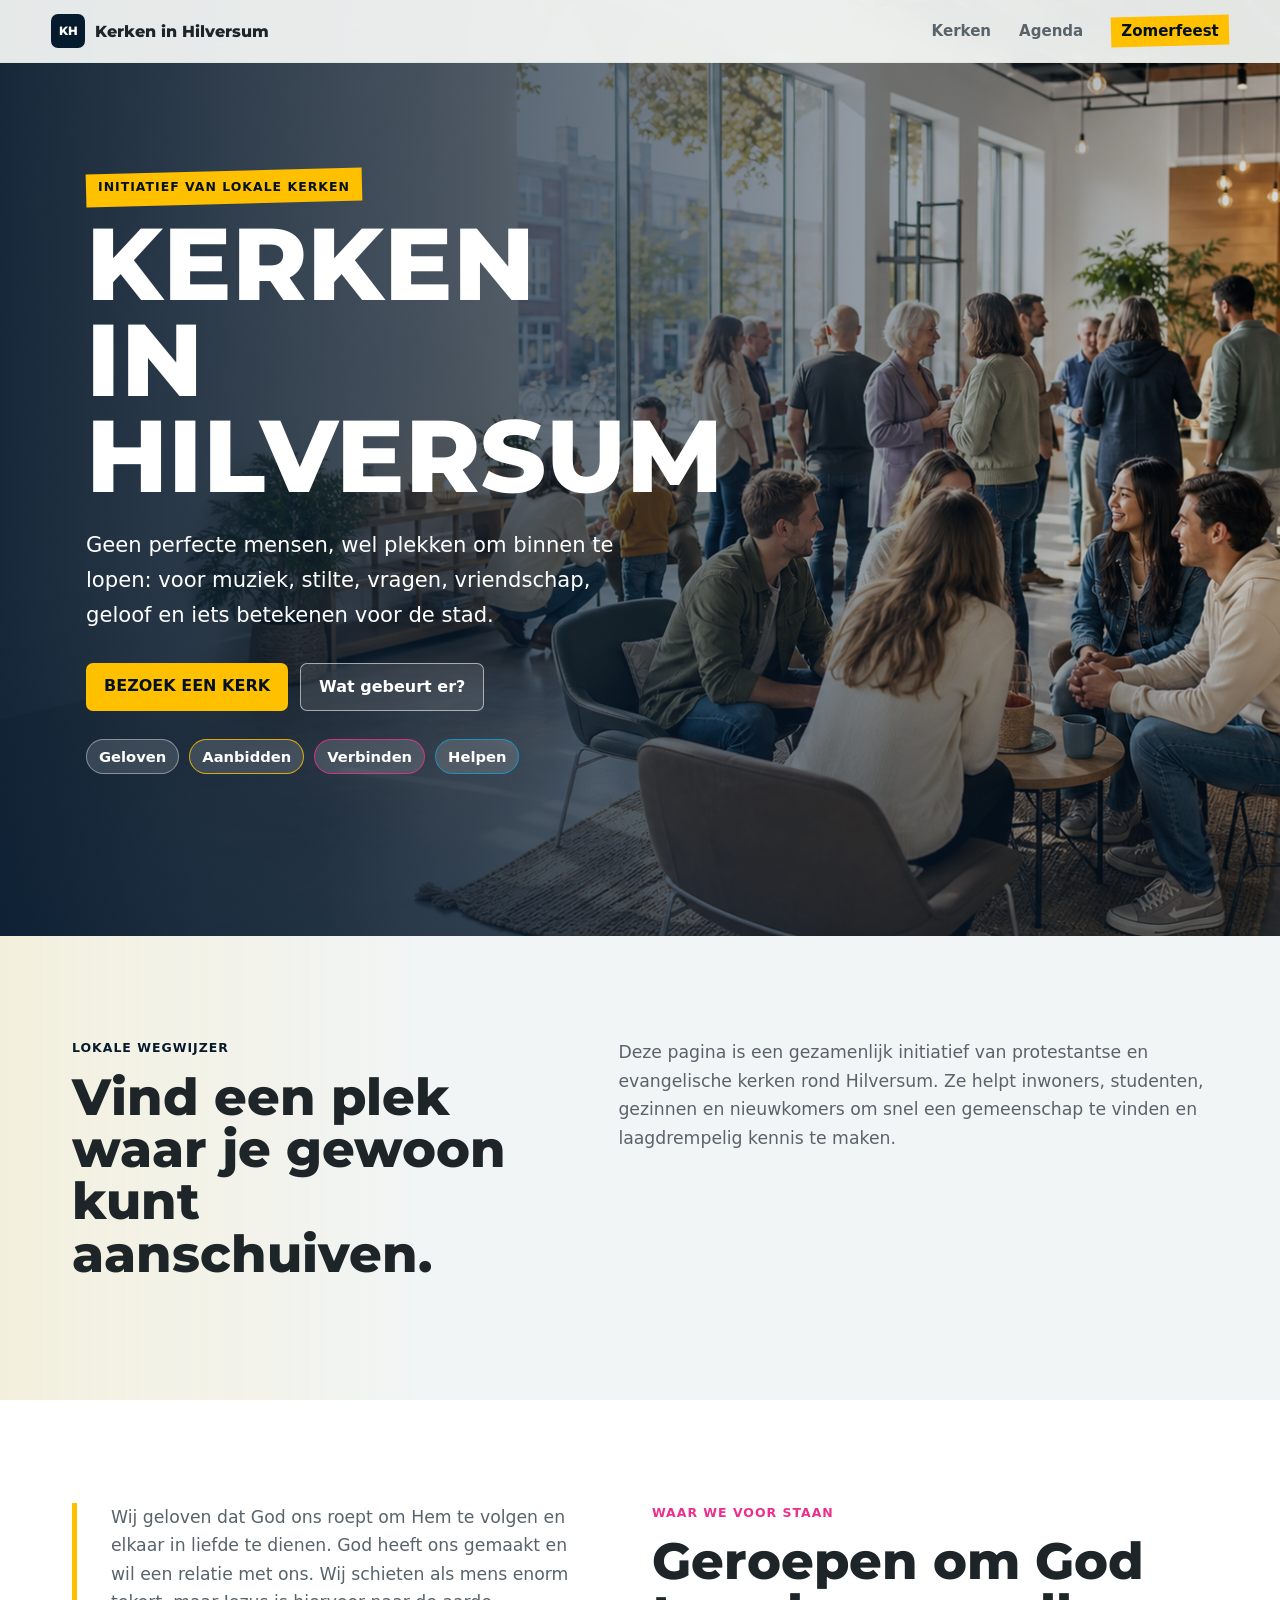
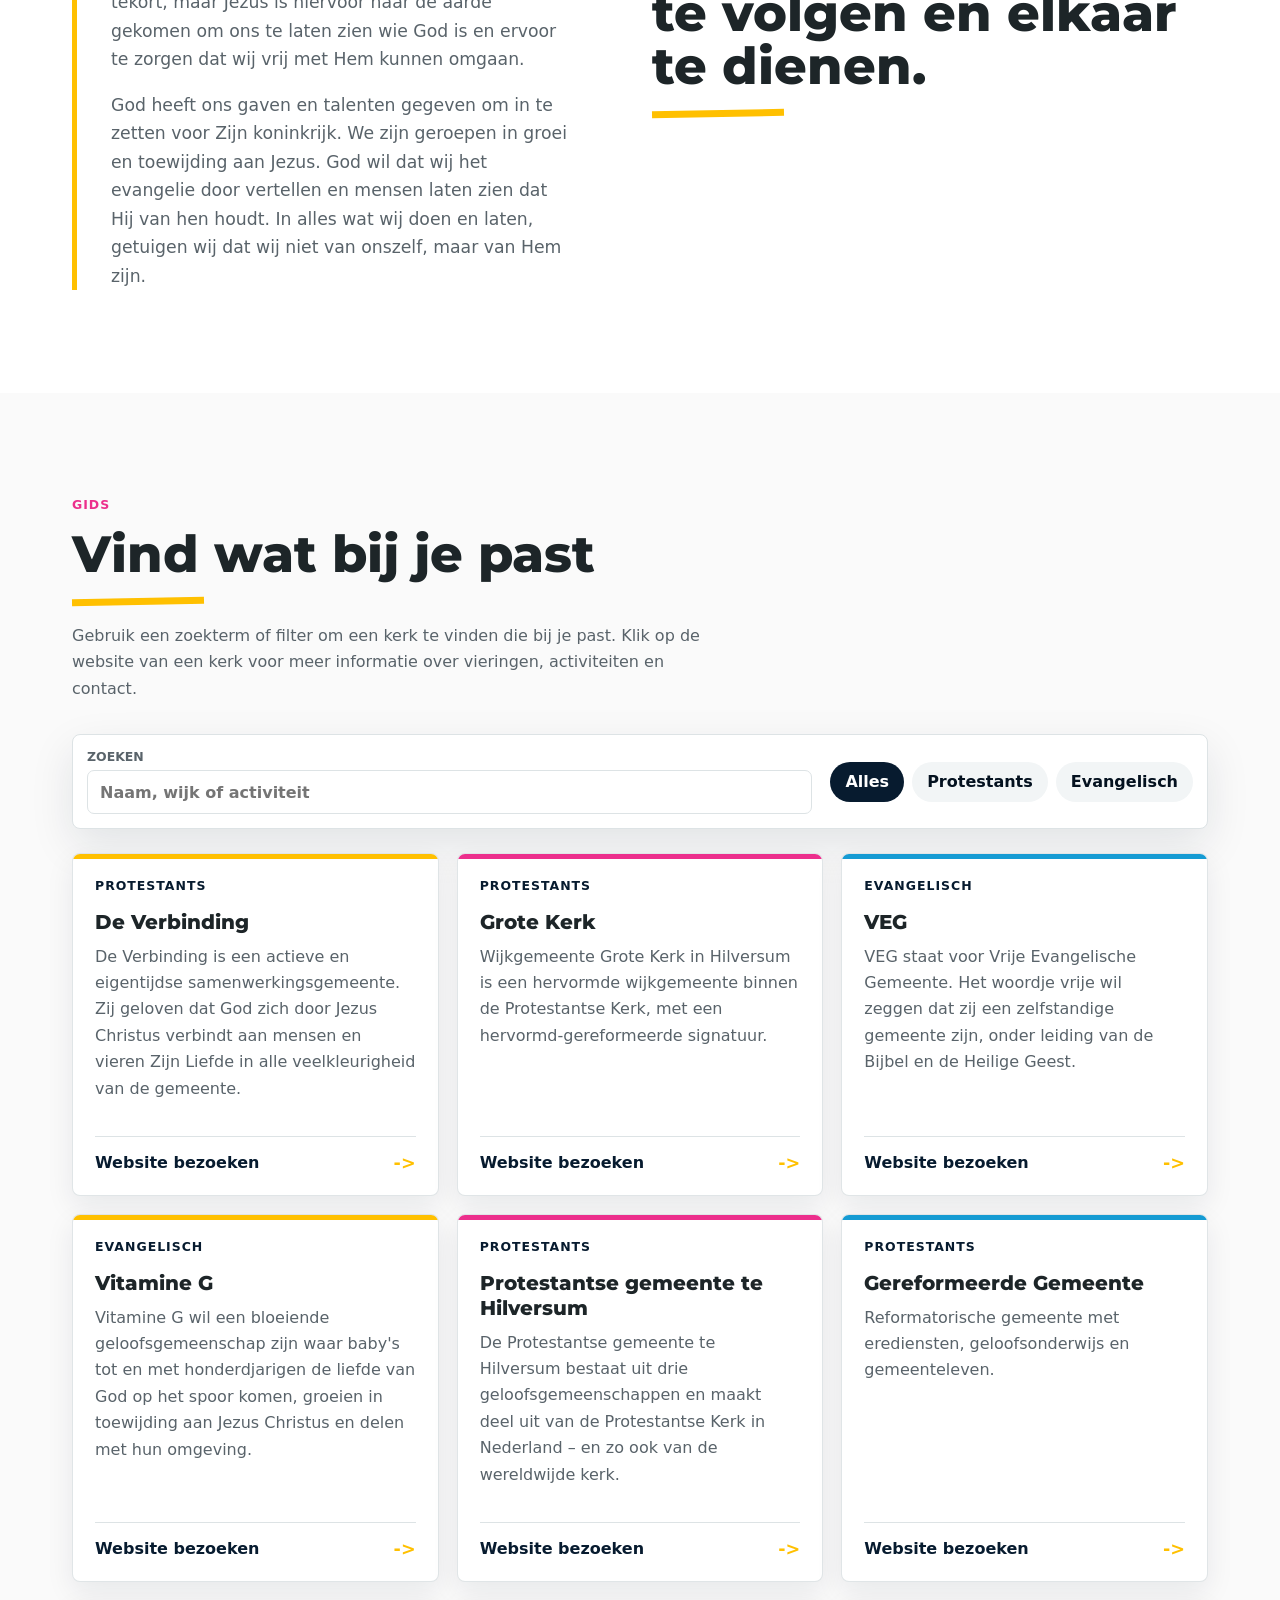
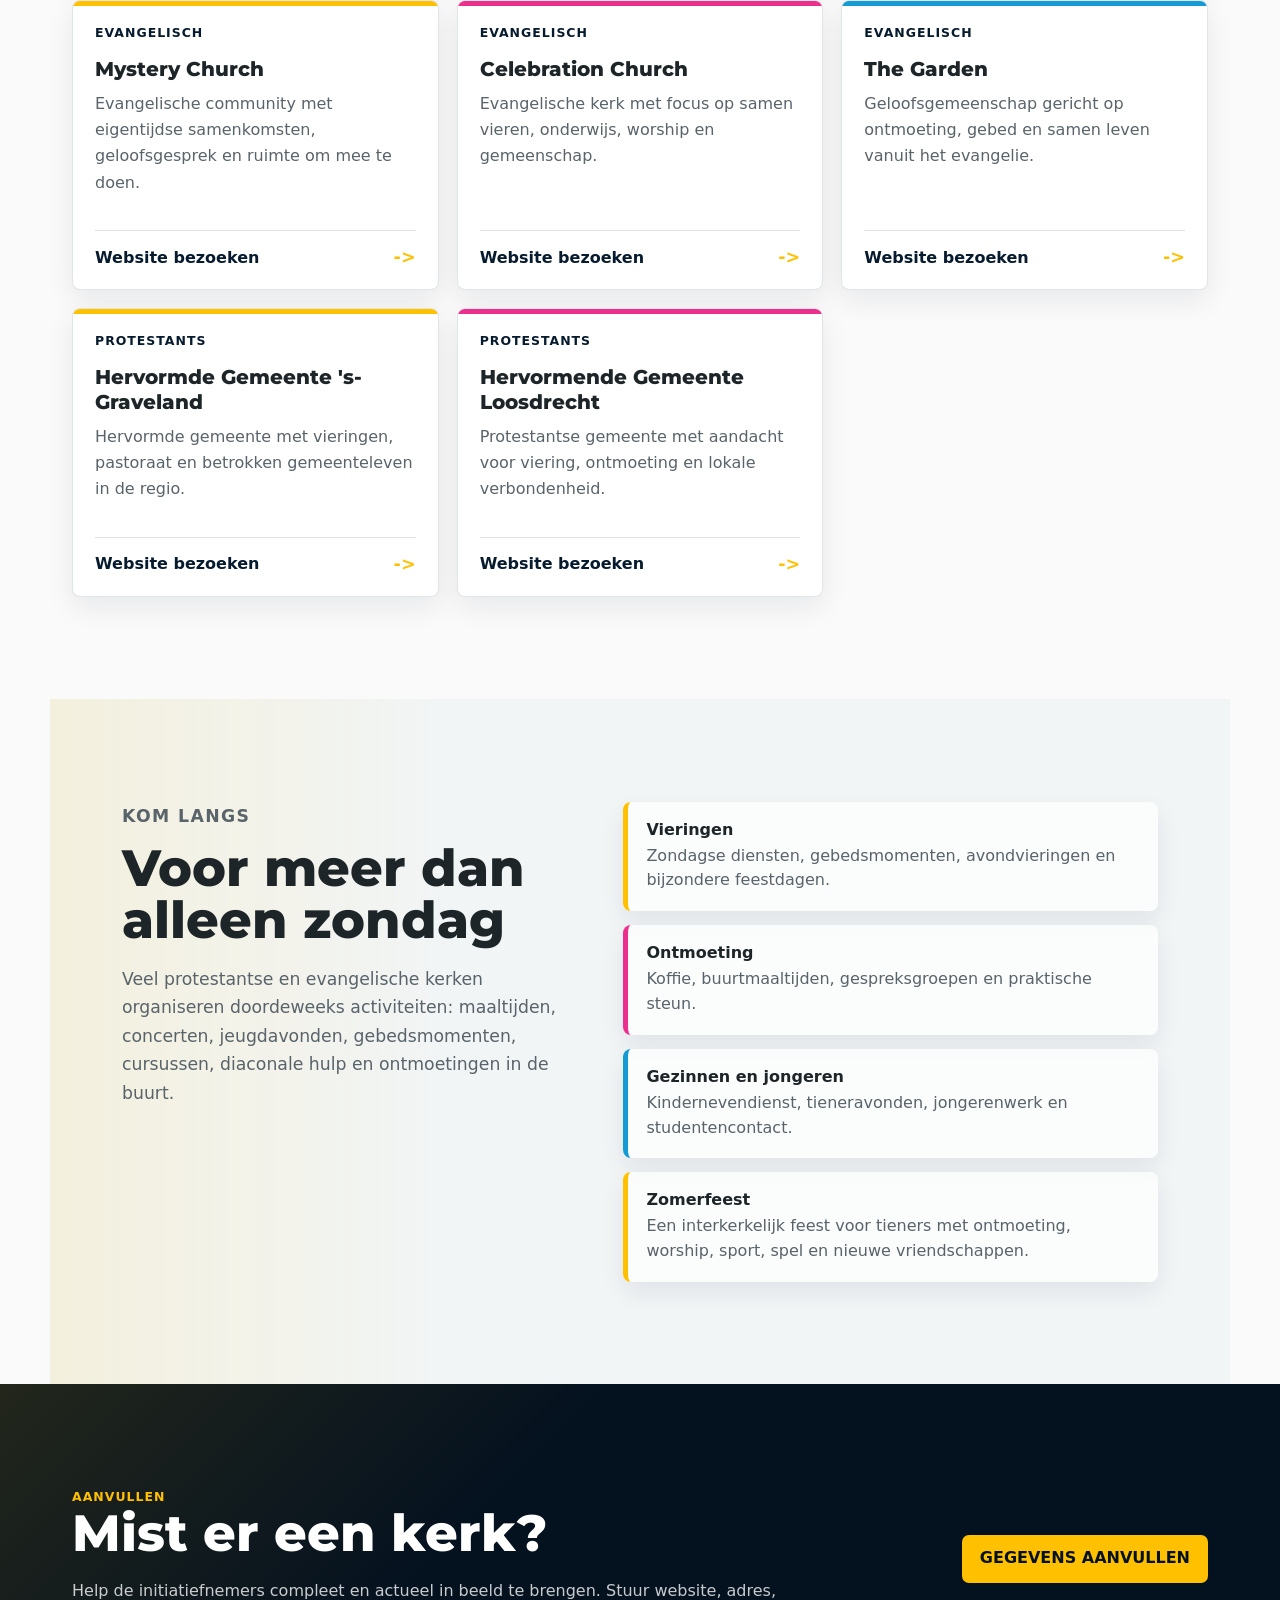
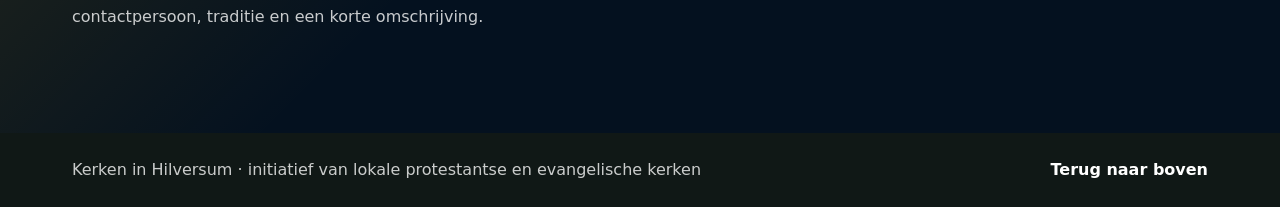
==== index.html @ d215bb99 "first version" ====
<!doctype html>
<html lang="nl">
  <head>
    <meta charset="utf-8" />
    <meta name="viewport" content="width=device-width, initial-scale=1" />
    <title>Kerken in Hilversum | Vind een kerk in de buurt</title>
    <meta
      name="description"
      content="Een groeiende gids voor protestantse en evangelische kerken in Hilversum. Ontdek vieringen, gemeenschappen, jeugdwerk en buurtactiviteiten."
    />
    <!-- Google tag (gtag.js) -->
    <script
      async
      src="https://www.googletagmanager.com/gtag/js?id=G-61B3J6M6DD"
    ></script>
    <script>
      window.dataLayer = window.dataLayer || [];
      function gtag() {
        dataLayer.push(arguments);
      }
      gtag("js", new Date());

      gtag("config", "G-61B3J6M6DD");
    </script>
    <link
      rel="preload"
      as="image"
      href="assets/hero.png"
    />
    <link rel="preconnect" href="https://fonts.googleapis.com" />
    <link rel="preconnect" href="https://fonts.gstatic.com" crossorigin />
    <link
      href="https://fonts.googleapis.com/css2?family=Montserrat:wght@800&display=swap"
      rel="stylesheet"
    />
    <link rel="icon" href="assets/favicon.svg" type="image/svg+xml" />
    <link rel="stylesheet" href="styles.css?v=20260617-17" />
  </head>
  <body>
    <header class="site-header" aria-label="Hoofdnavigatie">
      <a class="brand" href="#top" aria-label="Kerken in Hilversum">
        <span class="brand-mark" aria-hidden="true">KH</span>
        <span>Kerken in Hilversum</span>
      </a>
      <nav class="nav-links" aria-label="Pagina">
        <a href="#kerken">Kerken</a>
        <a href="#agenda">Agenda</a>
        <a class="nav-highlight" href="zomerfeest.html">Zomerfeest</a>
      </nav>
    </header>

    <main id="top">
      <section class="hero" aria-labelledby="hero-title">
        <img
          class="hero-image"
          src="assets/hero.png"
          alt="Een moderne kerkelijke gemeenschap met mensen van verschillende leeftijden die elkaar ontmoeten in een lichte ruimte."
        />
        <div class="hero-shade" aria-hidden="true"></div>
        <div class="hero-content">
          <p class="eyebrow">Initiatief van lokale kerken</p>
          <h1 id="hero-title">Kerken in Hilversum</h1>
          <p class="hero-copy">
            Geen perfecte mensen, wel plekken om binnen te lopen: voor muziek,
            stilte, vragen, vriendschap, geloof en iets betekenen voor de stad.
          </p>
          <div class="hero-actions" aria-label="Snelle acties">
            <a class="button primary" href="#kerken">Bezoek een kerk</a>
            <a class="button secondary" href="#agenda">Wat gebeurt er?</a>
          </div>
          <div class="hero-tags" aria-label="Wat je kunt vinden">
            <span>Geloven</span>
            <span>Aanbidden</span>
            <span>Verbinden</span>
            <span>Helpen</span>
          </div>
        </div>
      </section>

      <section class="intro band" aria-label="Waarom deze gids">
        <div class="intro-grid">
          <div>
            <p class="section-kicker">Lokale wegwijzer</p>
            <h2>Vind een plek waar je gewoon kunt aanschuiven.</h2>
          </div>
          <p>
            Deze pagina is een gezamenlijk initiatief van protestantse en
            evangelische kerken rond Hilversum. Ze helpt inwoners, studenten,
            gezinnen en nieuwkomers om snel een gemeenschap te vinden en
            laagdrempelig kennis te maken.
          </p>
        </div>
      </section>

      <section class="belief section" aria-labelledby="belief-title">
        <div class="belief-content">
          <div class="belief-text">
            <p>
              Wij geloven dat God ons roept om Hem te volgen en elkaar in liefde
              te dienen. God heeft ons gemaakt en wil een relatie met ons. Wij
              schieten als mens enorm tekort, maar Jezus is hiervoor naar de
              aarde gekomen om ons te laten zien wie God is en ervoor te zorgen
              dat wij vrij met Hem kunnen omgaan.
            </p>
            <p>
              God heeft ons gaven en talenten gegeven om in te zetten voor Zijn
              koninkrijk. We zijn geroepen in groei en toewijding aan Jezus. God
              wil dat wij het evangelie door vertellen en mensen laten zien dat
              Hij van hen houdt. In alles wat wij doen en laten, getuigen wij
              dat wij niet van onszelf, maar van Hem zijn.
            </p>
          </div>
          <div class="belief-heading">
            <p class="section-kicker">Waar we voor staan</p>
            <h2 id="belief-title">
              Geroepen om God te volgen en elkaar te dienen.
            </h2>
          </div>
        </div>
      </section>

      <section
        id="kerken"
        class="directory section"
        aria-labelledby="churches-title"
      >
        <div class="section-heading">
          <p class="section-kicker">Gids</p>
          <h2 id="churches-title">Vind wat bij je past</h2>
          <p>
            Gebruik een zoekterm of filter om een kerk te vinden die bij je
            past. Klik op de website van een kerk voor meer informatie over
            vieringen, activiteiten en contact.
          </p>
        </div>

        <div class="toolbar" aria-label="Filters voor kerken">
          <label class="search-field">
            <span>Zoeken</span>
            <input
              id="search"
              type="search"
              placeholder="Naam, wijk of activiteit"
              autocomplete="off"
            />
          </label>
          <div class="filter-group" aria-label="Traditie">
            <button
              class="chip active"
              type="button"
              data-filter="all"
              aria-pressed="true"
            >
              Alles
            </button>
            <button
              class="chip"
              type="button"
              data-filter="protestants"
              aria-pressed="false"
            >
              Protestants
            </button>
            <button
              class="chip"
              type="button"
              data-filter="evangelisch"
              aria-pressed="false"
            >
              Evangelisch
            </button>
          </div>
        </div>

        <div class="church-grid" id="churchGrid">
          <article
            class="church-card"
            data-category="protestants"
            data-search="verbinding schuilhof kompas protestants hilversum wijkgemeente ontmoeting"
          >
            <div>
              <p class="card-label">Protestants</p>
              <h3>De Verbinding</h3>
              <p>
                De Verbinding is een actieve en eigentijdse
                samenwerkingsgemeente. Zij geloven dat God zich door Jezus
                Christus verbindt aan mensen en vieren Zijn Liefde in alle
                veelkleurigheid van de gemeente.
              </p>
            </div>
            <a
              href="https://www.deverbindinghilversum.nl/"
              target="_blank"
              rel="noreferrer"
            >
              Website bezoeken
            </a>
          </article>

          <article
            class="church-card"
            data-category="protestants"
            data-search="grote kerk centrum protestants monument muziek stilte initiatiefnemer"
          >
            <div>
              <p class="card-label">Protestants</p>
              <h3>Grote Kerk</h3>
              <p>
                Wijkgemeente Grote Kerk in Hilversum is een hervormde
                wijkgemeente binnen de Protestantse Kerk, met een
                hervormd-gereformeerde signatuur.
              </p>
            </div>
            <a
              href="https://www.grotekerkhilversum.nl/"
              target="_blank"
              rel="noreferrer"
              >Website bezoeken</a
            >
          </article>

          <article
            class="church-card"
            data-category="evangelisch"
            data-search="veg vrije evangelische gemeente hilversum evangelisch initiatiefnemer bijbel ontmoeting"
          >
            <div>
              <p class="card-label">Evangelisch</p>
              <h3>VEG</h3>
              <p>
                VEG staat voor Vrije Evangelische Gemeente. Het woordje vrije
                wil zeggen dat zij een zelfstandige gemeente zijn, onder leiding
                van de Bijbel en de Heilige Geest.
              </p>
            </div>
            <a
              href="https://www.veghilversum.nl/"
              target="_blank"
              rel="noreferrer"
              >Website bezoeken</a
            >
          </article>

          <article
            class="church-card"
            data-category="evangelisch"
            data-search="vitamine g hilversum evangelisch initiatiefnemer eigentijds jongeren gemeenschap"
          >
            <div>
              <p class="card-label">Evangelisch</p>
              <h3>Vitamine G</h3>
              <p>
                Vitamine G wil een bloeiende geloofsgemeenschap zijn waar baby's
                tot en met honderdjarigen de liefde van God op het spoor komen,
                groeien in toewijding aan Jezus Christus en delen met hun
                omgeving.
              </p>
            </div>
            <a
              href="https://www.vitamineg.net/"
              target="_blank"
              rel="noreferrer"
              >Website bezoeken</a
            >
          </article>

          <article
            class="church-card"
            data-category="protestants"
            data-search="bethlehemkerk morgensterkerk regenboogkerk hilversum protestants wijkgemeenten kinderen ontmoeting"
          >
            <div>
              <p class="card-label">Protestants</p>
              <h3>Protestantse gemeente te Hilversum</h3>
              <p>
                De Protestantse gemeente te Hilversum bestaat uit drie
                geloofsgemeenschappen en maakt deel uit van de Protestantse Kerk
                in Nederland – en zo ook van de wereldwijde kerk.
              </p>
            </div>
            <a
              href="https://www.pknhilversum.nl/"
              target="_blank"
              rel="noreferrer"
              >Website bezoeken</a
            >
          </article>

          <article
            class="church-card"
            data-category="protestants"
            data-search="gereformeerde gemeente hilversum protestants reformatorisch initiatiefnemer eredienst"
          >
            <div>
              <p class="card-label">Protestants</p>
              <h3>Gereformeerde Gemeente</h3>
              <p>
                Reformatorische gemeente met erediensten, geloofsonderwijs en
                gemeenteleven.
              </p>
            </div>
            <a href="https://www.gergem-hilversum.nl/">Website bezoeken</a>
          </article>

          <article
            class="church-card"
            data-category="evangelisch"
            data-search="mystery church hilversum evangelisch initiatiefnemer eigentijds worship community"
          >
            <div>
              <p class="card-label">Evangelisch</p>
              <h3>Mystery Church</h3>
              <p>
                Evangelische community met eigentijdse samenkomsten,
                geloofsgesprek en ruimte om mee te doen.
              </p>
            </div>
            <a href="https://mystery.church/">Website bezoeken</a>
          </article>

          <article
            class="church-card"
            data-category="evangelisch"
            data-search="celebration church hilversum evangelisch initiatiefnemer worship onderwijs ontmoeting"
          >
            <div>
              <p class="card-label">Evangelisch</p>
              <h3>Celebration Church</h3>
              <p>
                Evangelische kerk met focus op samen vieren, onderwijs, worship
                en gemeenschap.
              </p>
            </div>
            <a href="https://www.celebrationchurch.nl/">Website bezoeken</a>
          </article>

          <article
            class="church-card"
            data-category="evangelisch"
            data-search="the garden hilversum evangelisch initiatiefnemer community gebed ontmoeting"
          >
            <div>
              <p class="card-label">Evangelisch</p>
              <h3>The Garden</h3>
              <p>
                Geloofsgemeenschap gericht op ontmoeting, gebed en samen leven
                vanuit het evangelie.
              </p>
            </div>
            <a href="https://www.icthegarden.com/">Website bezoeken</a>
          </article>

          <article
            class="church-card"
            data-category="protestants"
            data-search="hervormde gemeente s graveland protestants initiatiefnemer viering gemeenteleven"
          >
            <div>
              <p class="card-label">Protestants</p>
              <h3>Hervormde Gemeente 's-Graveland</h3>
              <p>
                Hervormde gemeente met vieringen, pastoraat en betrokken
                gemeenteleven in de regio.
              </p>
            </div>
            <a href="https://www.hervormdegemeentesgraveland.nl/"
              >Website bezoeken</a
            >
          </article>

          <article
            class="church-card"
            data-category="protestants"
            data-search="sijpekerk hervormende gemeente loosdrecht protestants viering ontmoeting gemeente"
          >
            <div>
              <p class="card-label">Protestants</p>
              <h3>Hervormende Gemeente Loosdrecht</h3>
              <p>
                Protestantse gemeente met aandacht voor viering, ontmoeting en
                lokale verbondenheid.
              </p>
            </div>
            <a href="https://sijpekerk.nl/">Website bezoeken</a>
          </article>
        </div>
        <p class="empty-state" id="emptyState" hidden>
          Geen resultaten. Probeer een andere zoekterm of filter.
        </p>
      </section>

      <section
        id="agenda"
        class="band section split"
        aria-labelledby="agenda-title"
      >
        <div>
          <p class="section-kicker">Kom langs</p>
          <h2 id="agenda-title">Voor meer dan alleen zondag</h2>
          <p>
            Veel protestantse en evangelische kerken organiseren doordeweeks
            activiteiten: maaltijden, concerten, jeugdavonden, gebedsmomenten,
            cursussen, diaconale hulp en ontmoetingen in de buurt.
          </p>
        </div>
        <div class="feature-list">
          <div>
            <strong>Vieringen</strong>
            <span
              >Zondagse diensten, gebedsmomenten, avondvieringen en bijzondere
              feestdagen.</span
            >
          </div>
          <div>
            <strong>Ontmoeting</strong>
            <span
              >Koffie, buurtmaaltijden, gespreksgroepen en praktische
              steun.</span
            >
          </div>
          <div>
            <strong>Gezinnen en jongeren</strong>
            <span
              >Kindernevendienst, tieneravonden, jongerenwerk en
              studentencontact.</span
            >
          </div>
          <div>
            <strong>Zomerfeest</strong>
            <span
              >Een interkerkelijk feest voor tieners met ontmoeting, worship,
              sport, spel en nieuwe vriendschappen.</span
            >
          </div>
        </div>
      </section>

      <section id="meedoen" class="section cta" aria-labelledby="cta-title">
        <div>
          <p class="section-kicker">Aanvullen</p>
          <h2 id="cta-title">Mist er een kerk?</h2>
          <p>
            Help de initiatiefnemers compleet en actueel in beeld te brengen.
            Stuur website, adres, contactpersoon, traditie en een korte
            omschrijving.
          </p>
        </div>
        <a
          class="button primary"
          href="mailto:website@kerkeninhilversum.nl?subject=Kerk%20aanmelden%20voor%20Kerken%20in%20Hilversum"
        >
          Gegevens aanvullen
        </a>
      </section>
    </main>

    <footer class="footer">
      <p>
        Kerken in Hilversum · initiatief van lokale protestantse en evangelische
        kerken
      </p>
      <a href="#top">Terug naar boven</a>
    </footer>

    <script src="script.js?v=20260617-17"></script>
  </body>
</html>
---- styles.css ----
:root {
  --ink: #1d2528;
  --muted: #59636a;
  --paper: #fafafa;
  --line: #dde3e5;
  --green: #071b2f;
  --green-dark: #04111f;
  --accent: #ffc000;
  --pink: #ec2f8c;
  --cyan: #159bd3;
  --soft: #f2f5f6;
  --white: #ffffff;
  --shadow: 0 16px 44px rgba(7, 27, 47, 0.1);
  color-scheme: light;
  font-family: Inter, ui-sans-serif, system-ui, -apple-system, BlinkMacSystemFont, "Segoe UI", sans-serif;
}

* {
  box-sizing: border-box;
}

html {
  scroll-behavior: smooth;
}

@view-transition {
  navigation: auto;
}

::view-transition-old(root) {
  animation: page-out 220ms ease both;
}

::view-transition-new(root) {
  animation: page-in 320ms ease both;
}

@keyframes page-out {
  from {
    opacity: 1;
    transform: translateY(0);
  }

  to {
    opacity: 0;
    transform: translateY(-10px);
  }
}

@keyframes page-in {
  from {
    opacity: 0;
    transform: translateY(14px);
  }

  to {
    opacity: 1;
    transform: translateY(0);
  }
}

body {
  margin: 0;
  background: var(--paper);
  color: var(--ink);
}

a {
  color: inherit;
}

.site-header {
  align-items: center;
  background: rgba(248, 250, 248, 0.92);
  border-bottom: 1px solid rgba(220, 229, 224, 0.78);
  display: flex;
  gap: 24px;
  justify-content: space-between;
  left: 0;
  padding: 14px clamp(18px, 4vw, 56px);
  position: fixed;
  right: 0;
  top: 0;
  z-index: 20;
  backdrop-filter: blur(14px);
}

.brand,
.nav-links,
.hero-actions,
.toolbar,
.filter-group,
.footer {
  align-items: center;
  display: flex;
}

.brand {
  gap: 10px;
  font-family: Montserrat, Inter, ui-sans-serif, system-ui, sans-serif;
  font-weight: 800;
  text-decoration: none;
}

.brand-mark {
  align-items: center;
  background: var(--green);
  border-radius: 7px;
  color: var(--white);
  display: inline-flex;
  font-size: 0.74rem;
  height: 34px;
  justify-content: center;
  letter-spacing: 0;
  width: 34px;
}

.nav-links {
  gap: clamp(12px, 3vw, 28px);
}

.nav-links a {
  color: var(--muted);
  font-size: 0.94rem;
  font-weight: 700;
  text-decoration: none;
}

.nav-links a:hover {
  color: var(--green);
}

.nav-links .nav-highlight {
  color: var(--green-dark);
  display: inline-block;
  isolation: isolate;
  padding: 6px 10px;
  position: relative;
}

.nav-links .nav-highlight::before {
  background: var(--accent);
  content: "";
  inset: 0;
  position: absolute;
  transform: rotate(-1.5deg);
  z-index: -1;
}

.nav-links .nav-highlight:hover {
  color: var(--green-dark);
}

.nav-links a,
.church-card a,
.footer a {
  text-underline-offset: 4px;
}

.hero {
  min-height: 90vh;
  overflow: hidden;
  position: relative;
}

.hero-image,
.hero-shade {
  height: 100%;
  inset: 0;
  position: absolute;
  width: 100%;
}

.hero-image {
  object-fit: cover;
}

.hero-shade {
  background:
    linear-gradient(90deg, rgba(7, 27, 47, 0.92), rgba(7, 27, 47, 0.58) 50%, rgba(7, 27, 47, 0.14)),
    linear-gradient(0deg, rgba(7, 27, 47, 0.42), rgba(29, 37, 40, 0.02) 38%);
}

.hero-content {
  color: var(--white);
  max-width: 740px;
  padding: 19vh clamp(20px, 7vw, 86px) 18vh;
  position: relative;
  z-index: 2;
}

.eyebrow,
.section-kicker,
.card-label {
  font-size: 0.78rem;
  font-weight: 850;
  letter-spacing: 0.08em;
  margin: 0 0 12px;
  text-transform: uppercase;
}

.eyebrow {
  color: var(--green-dark);
  display: inline-block;
  isolation: isolate;
  padding: 6px 12px;
  position: relative;
}

.eyebrow::before {
  background: var(--accent);
  content: "";
  inset: 0;
  position: absolute;
  transform: rotate(-1.5deg);
  z-index: -1;
}

h1,
h2,
h3,
p {
  margin-top: 0;
}

h1,
h2,
h3 {
  font-family: Montserrat, Inter, ui-sans-serif, system-ui, sans-serif;
  font-weight: 800;
}

h1 {
  font-size: clamp(3rem, 8vw, 7rem);
  line-height: 0.94;
  margin-bottom: 24px;
  max-width: 780px;
  text-transform: uppercase;
}

h2 {
  font-size: clamp(2rem, 4vw, 4rem);
  line-height: 1.02;
  margin-bottom: 18px;
}

h3 {
  font-size: 1.28rem;
  margin-bottom: 10px;
}

p {
  line-height: 1.65;
}

.hero-copy {
  font-size: clamp(1.08rem, 1.9vw, 1.32rem);
  max-width: 660px;
}

.hero-actions {
  flex-wrap: wrap;
  gap: 12px;
  margin-top: 30px;
}

.button {
  border-radius: 7px;
  display: inline-flex;
  font-weight: 850;
  justify-content: center;
  min-height: 48px;
  padding: 13px 18px;
  text-decoration: none;
}

.button.primary {
  background: var(--accent);
  color: var(--green-dark);
  text-transform: uppercase;
}

.button.secondary {
  background: rgba(255, 255, 255, 0.1);
  border: 1px solid rgba(255, 255, 255, 0.56);
  color: var(--white);
}

.button.primary:hover {
  background: #ffd23f;
}

.button,
.church-card {
  transition:
    border-color 180ms ease,
    box-shadow 180ms ease,
    transform 180ms ease;
}

.button:hover,
.church-card:hover {
  transform: translateY(-2px);
}

.button:hover {
  box-shadow: 0 10px 24px rgba(7, 27, 47, 0.16);
}

.hero-tags {
  display: flex;
  flex-wrap: wrap;
  gap: 10px;
  margin-top: 28px;
}

.hero-tags span {
  background: rgba(255, 255, 255, 0.14);
  border: 1px solid rgba(255, 255, 255, 0.4);
  border-radius: 999px;
  color: var(--white);
  font-size: 0.92rem;
  font-weight: 800;
  padding: 8px 12px;
}

.hero-tags span:nth-child(2) {
  border-color: rgba(255, 192, 0, 0.82);
}

.hero-tags span:nth-child(3) {
  border-color: rgba(236, 47, 140, 0.82);
}

.hero-tags span:nth-child(4) {
  border-color: rgba(21, 155, 211, 0.82);
}

.section,
.band {
  padding: clamp(64px, 8vw, 112px) clamp(20px, 6vw, 72px);
}

.band {
  background:
    linear-gradient(90deg, rgba(255, 192, 0, 0.1), transparent 34%),
    var(--soft);
}

.intro-grid,
.split {
  display: grid;
  gap: clamp(28px, 5vw, 72px);
  grid-template-columns: minmax(0, 0.9fr) minmax(0, 1.1fr);
  margin: 0 auto;
  max-width: 1180px;
}

.intro-grid p:last-child,
.split p {
  color: var(--muted);
  font-size: 1.08rem;
}

.section-heading {
  margin: 0 auto 32px;
  max-width: 1180px;
}

.section-heading h2,
.belief-heading h2 {
  position: relative;
}

.section-heading h2::after,
.belief-heading h2::after {
  background: var(--accent);
  content: "";
  display: block;
  height: 7px;
  margin-top: 18px;
  max-width: 132px;
  transform: rotate(-1deg);
  width: 34%;
}

.section-heading p:last-child {
  color: var(--muted);
  max-width: 640px;
}

.belief {
  background: var(--white);
}

.belief-content {
  align-items: start;
  display: grid;
  gap: clamp(28px, 6vw, 88px);
  grid-template-columns: minmax(0, 0.95fr) minmax(300px, 1.05fr);
  margin: 0 auto;
  max-width: 1180px;
}

.belief-heading {
  max-width: 660px;
}

.belief-heading h2 {
  margin-bottom: 0;
}

.belief-text {
  border-left: 5px solid var(--accent);
  color: var(--muted);
  font-size: 1.08rem;
  max-width: 620px;
  padding-left: clamp(20px, 3vw, 34px);
}

.belief-text p {
  max-width: 660px;
}

.belief-text p:last-child {
  margin-bottom: 0;
}

.section-kicker,
.card-label {
  color: var(--green);
}

.belief .section-kicker,
.directory .section-kicker {
  color: var(--pink);
}

.toolbar {
  background: var(--white);
  border: 1px solid var(--line);
  border-radius: 8px;
  box-shadow: var(--shadow);
  flex-wrap: wrap;
  gap: 18px;
  justify-content: space-between;
  margin: 0 auto 24px;
  max-width: 1180px;
  padding: 14px;
}

.search-field {
  color: var(--muted);
  display: grid;
  flex: 1 1 280px;
  font-size: 0.78rem;
  font-weight: 800;
  gap: 6px;
  text-transform: uppercase;
}

.search-field input {
  border: 1px solid var(--line);
  border-radius: 7px;
  color: var(--ink);
  font: inherit;
  font-size: 1rem;
  min-height: 44px;
  padding: 10px 12px;
  text-transform: none;
}

.search-field input:focus {
  border-color: var(--green);
  box-shadow: 0 0 0 4px rgba(255, 192, 0, 0.24);
  outline: none;
}

.filter-group {
  flex-wrap: wrap;
  gap: 8px;
}

.chip {
  background: var(--soft);
  border: 1px solid transparent;
  border-radius: 999px;
  color: var(--green-dark);
  cursor: pointer;
  font: inherit;
  font-weight: 800;
  min-height: 40px;
  padding: 8px 14px;
}

.chip:hover {
  border-color: rgba(7, 27, 47, 0.24);
}

.chip.active {
  background: var(--green);
  color: var(--white);
}

.chip.active[data-filter="evangelisch"] {
  background: var(--pink);
}

.chip.active[data-filter="protestants"] {
  background: var(--cyan);
}

.chip:focus-visible,
.button:focus-visible,
.church-card a:focus-visible,
.nav-links a:focus-visible {
  outline: 3px solid rgba(255, 192, 0, 0.75);
  outline-offset: 3px;
}

.church-grid {
  display: grid;
  gap: 18px;
  grid-template-columns: repeat(3, minmax(0, 1fr));
  margin: 0 auto;
  max-width: 1180px;
}

.church-card {
  background: var(--white);
  border: 1px solid rgba(221, 227, 229, 0.9);
  border-radius: 8px;
  box-shadow: 0 10px 28px rgba(7, 27, 47, 0.08);
  display: flex;
  flex-direction: column;
  justify-content: space-between;
  min-height: 285px;
  overflow: hidden;
  padding: 22px;
  position: relative;
}

.church-card::before {
  background: var(--accent);
  content: "";
  height: 5px;
  left: 0;
  position: absolute;
  right: 0;
  top: 0;
}

.church-card:nth-child(3n + 2)::before {
  background: var(--pink);
}

.church-card:nth-child(3n)::before {
  background: var(--cyan);
}

.church-card:hover {
  border-color: rgba(7, 27, 47, 0.28);
  box-shadow: 0 18px 42px rgba(7, 27, 47, 0.14);
}

.church-card.is-hidden {
  display: none;
}

.church-card p:not(.card-label) {
  color: var(--muted);
}

.church-card a {
  align-items: center;
  border-top: 1px solid var(--line);
  color: var(--green);
  display: flex;
  font-weight: 850;
  justify-content: space-between;
  margin-top: 18px;
  padding-top: 16px;
  text-decoration: none;
}

.church-card a::after {
  color: var(--accent);
  content: "->";
  font-size: 1.1rem;
}

.church-card a:hover {
  color: var(--green-dark);
  text-decoration: underline;
}

.empty-state {
  background: #fff4df;
  border: 1px solid #efd08b;
  border-radius: 8px;
  margin: 24px auto 0;
  max-width: 1180px;
  padding: 16px;
}

.feature-list {
  display: grid;
  gap: 14px;
}

.feature-list div {
  background: rgba(255, 255, 255, 0.72);
  border-left: 5px solid var(--accent);
  border-radius: 8px;
  box-shadow: 0 10px 24px rgba(7, 27, 47, 0.08);
  padding: 18px;
}

.feature-list div:nth-child(2) {
  border-left-color: var(--pink);
}

.feature-list div:nth-child(3) {
  border-left-color: var(--cyan);
}

.feature-list strong,
.feature-list span {
  display: block;
}

.feature-list span {
  color: var(--muted);
  line-height: 1.55;
  margin-top: 5px;
}

.cta {
  align-items: center;
  background:
    linear-gradient(135deg, rgba(255, 192, 0, 0.12), transparent 38%),
    var(--green-dark);
  color: var(--white);
  display: flex;
  gap: 28px;
  justify-content: space-between;
}

.cta div {
  max-width: 760px;
}

.cta .section-kicker {
  color: var(--accent);
}

.cta p {
  color: rgba(255, 255, 255, 0.78);
  margin-bottom: 0;
}

.footer {
  background: #101816;
  color: rgba(255, 255, 255, 0.78);
  gap: 18px;
  justify-content: space-between;
  padding: 24px clamp(20px, 6vw, 72px);
}

.footer p {
  margin: 0;
}

.footer a {
  color: var(--white);
  font-weight: 800;
  text-decoration: none;
}

.footer a:hover {
  text-decoration: underline;
}

.event-page {
  background: var(--green);
}

.event-header {
  background: rgba(7, 27, 47, 0.88);
  border-bottom-color: rgba(255, 255, 255, 0.16);
}

.event-header .brand,
.event-header .nav-links a {
  color: var(--white);
}

.event-header .brand-mark {
  background: var(--accent);
  color: var(--green-dark);
}

.event-header .nav-links a:hover {
  color: var(--accent);
}

.event-header .nav-links .nav-highlight,
.event-header .nav-links .nav-highlight:hover {
  color: var(--green-dark);
}

.event-hero {
  min-height: 100vh;
  overflow: hidden;
  position: relative;
}

.event-hero-image,
.event-hero-shade {
  height: 100%;
  inset: 0;
  position: absolute;
  width: 100%;
}

.event-hero-image {
  object-fit: cover;
  object-position: center top;
}

.event-hero-shade {
  background:
    linear-gradient(90deg, rgba(7, 27, 47, 0.78), rgba(7, 27, 47, 0.54) 45%, rgba(7, 27, 47, 0.12)),
    linear-gradient(0deg, rgba(7, 27, 47, 0.48), rgba(7, 27, 47, 0.04) 48%);
}

.event-hero-content {
  color: var(--white);
  max-width: 760px;
  padding: 18vh clamp(20px, 7vw, 86px) 14vh;
  position: relative;
  z-index: 2;
}

.event-year {
  color: var(--accent);
  font-family: Montserrat, Inter, ui-sans-serif, system-ui, sans-serif;
  font-size: clamp(3rem, 9vw, 7.5rem);
  font-weight: 800;
  line-height: 0.88;
  margin-bottom: 22px;
}

.event-tags span:first-child {
  border-color: rgba(255, 192, 0, 0.82);
}

.event-intro,
.event-goals {
  background: var(--paper);
}

.event-story {
  background:
    linear-gradient(90deg, rgba(236, 47, 140, 0.08), transparent 34%),
    var(--soft);
}

.event-intro-grid,
.event-story-grid,
.event-org-panel {
  display: grid;
  gap: clamp(28px, 6vw, 88px);
  grid-template-columns: minmax(0, 0.9fr) minmax(0, 1.1fr);
  margin: 0 auto;
  max-width: 1180px;
}

.event-copy {
  border-left: 5px solid var(--accent);
  color: var(--muted);
  font-size: 1.08rem;
  padding-left: clamp(20px, 3vw, 34px);
}

.event-copy p:last-child {
  margin-bottom: 0;
}

.event-story .event-copy {
  border-left-color: var(--pink);
}

.goal-grid {
  display: grid;
  gap: 18px;
  grid-template-columns: repeat(3, minmax(0, 1fr));
  margin: 0 auto;
  max-width: 1180px;
}

.goal-grid article {
  background: var(--white);
  border: 1px solid rgba(221, 227, 229, 0.9);
  border-radius: 8px;
  box-shadow: 0 14px 34px rgba(7, 27, 47, 0.1);
  min-height: 300px;
  padding: 24px;
}

.goal-grid article span {
  align-items: center;
  background: var(--accent);
  border-radius: 999px;
  color: var(--green-dark);
  display: inline-flex;
  font-family: Montserrat, Inter, ui-sans-serif, system-ui, sans-serif;
  font-size: 1.2rem;
  font-weight: 800;
  height: 42px;
  justify-content: center;
  margin-bottom: 18px;
  width: 42px;
}

.goal-grid article:nth-child(2) span {
  background: var(--pink);
  color: var(--white);
}

.goal-grid article:nth-child(3) span {
  background: var(--cyan);
  color: var(--white);
}

.goal-grid article p {
  color: var(--muted);
}

.event-organization {
  background:
    linear-gradient(135deg, rgba(255, 192, 0, 0.12), transparent 36%),
    var(--green-dark);
  color: var(--white);
}

.event-org-panel {
  align-items: start;
}

.event-organization .section-kicker {
  color: var(--accent);
}

.event-organization .event-copy {
  border-left-color: var(--cyan);
  color: rgba(255, 255, 255, 0.78);
}

.volunteer-action {
  align-items: flex-start;
  display: flex;
  flex-direction: column;
  gap: 12px;
  margin-top: 28px;
}

.volunteer-action p {
  color: rgba(255, 255, 255, 0.7);
  font-size: 0.94rem;
  margin: 0;
}

.event-footer {
  background: #030914;
}

.event-signup {
  background:
    linear-gradient(90deg, rgba(255, 192, 0, 0.12), transparent 34%),
    var(--paper);
}

.event-signup-grid {
  display: grid;
  gap: clamp(28px, 6vw, 88px);
  grid-template-columns: minmax(0, 0.85fr) minmax(320px, 1.15fr);
  margin: 0 auto;
  max-width: 1180px;
}

.event-signup-grid > div p {
  color: var(--muted);
  font-size: 1.08rem;
}

.signup-form {
  background: var(--white);
  border: 1px solid rgba(221, 227, 229, 0.9);
  border-radius: 8px;
  box-shadow: 0 18px 42px rgba(7, 27, 47, 0.12);
  display: grid;
  gap: 13px;
  padding: clamp(20px, 3vw, 30px);
  position: relative;
}

.signup-form::before {
  background: linear-gradient(90deg, var(--accent), var(--pink), var(--cyan));
  content: "";
  height: 6px;
  left: 0;
  position: absolute;
  right: 0;
  top: 0;
}

.signup-form label,
.signup-form fieldset {
  display: grid;
  gap: 7px;
}

.signup-form label span,
.signup-form legend {
  color: var(--green);
  font-size: 0.84rem;
  font-weight: 850;
}

.signup-form input {
  border: 1px solid var(--line);
  border-radius: 7px;
  color: var(--ink);
  font: inherit;
  min-height: 42px;
  padding: 9px 12px;
}

.signup-form input:focus {
  border-color: var(--green);
  box-shadow: 0 0 0 4px rgba(255, 192, 0, 0.22);
  outline: none;
}

.signup-form fieldset {
  border: 1px solid var(--line);
  border-radius: 8px;
  margin: 0;
  padding: 12px 14px;
}

.signup-form fieldset label {
  align-items: center;
  display: flex;
  gap: 10px;
}

.signup-form input[type="radio"] {
  accent-color: var(--pink);
  min-height: auto;
}

.signup-form .button {
  border: 0;
  cursor: pointer;
  font: inherit;
  margin-top: 4px;
}

.form-note {
  color: var(--muted);
  font-size: 0.92rem;
  margin: 0;
}

@media (prefers-reduced-motion: reduce) {
  html {
    scroll-behavior: auto;
  }

  *,
  *::before,
  *::after {
    transition-duration: 0.01ms !important;
  }

  ::view-transition-old(root),
  ::view-transition-new(root) {
    animation: none;
  }
}

@media (max-width: 900px) {
  .site-header {
    align-items: flex-start;
    flex-direction: column;
    gap: 10px;
  }

  .hero-content {
    padding-top: 21vh;
  }

  .intro-grid,
  .belief-content,
  .event-intro-grid,
  .event-story-grid,
  .event-signup-grid,
  .event-org-panel,
  .split {
    grid-template-columns: 1fr;
  }

  .church-grid,
  .goal-grid {
    grid-template-columns: repeat(2, minmax(0, 1fr));
  }

  .cta {
    align-items: flex-start;
    flex-direction: column;
  }
}

@media (max-width: 640px) {
  .nav-links {
    width: 100%;
    justify-content: space-between;
  }

  .hero {
    min-height: 88vh;
  }

  .event-hero {
    min-height: 94vh;
  }

  .hero-content,
  .event-hero-content {
    padding-bottom: 88px;
  }

  h1 {
    font-size: clamp(2.65rem, 16vw, 4rem);
  }

  .button {
    width: 100%;
  }

  .church-grid,
  .goal-grid {
    grid-template-columns: 1fr;
  }

  .church-card {
    min-height: 240px;
  }

  .footer {
    align-items: flex-start;
    flex-direction: column;
  }
}
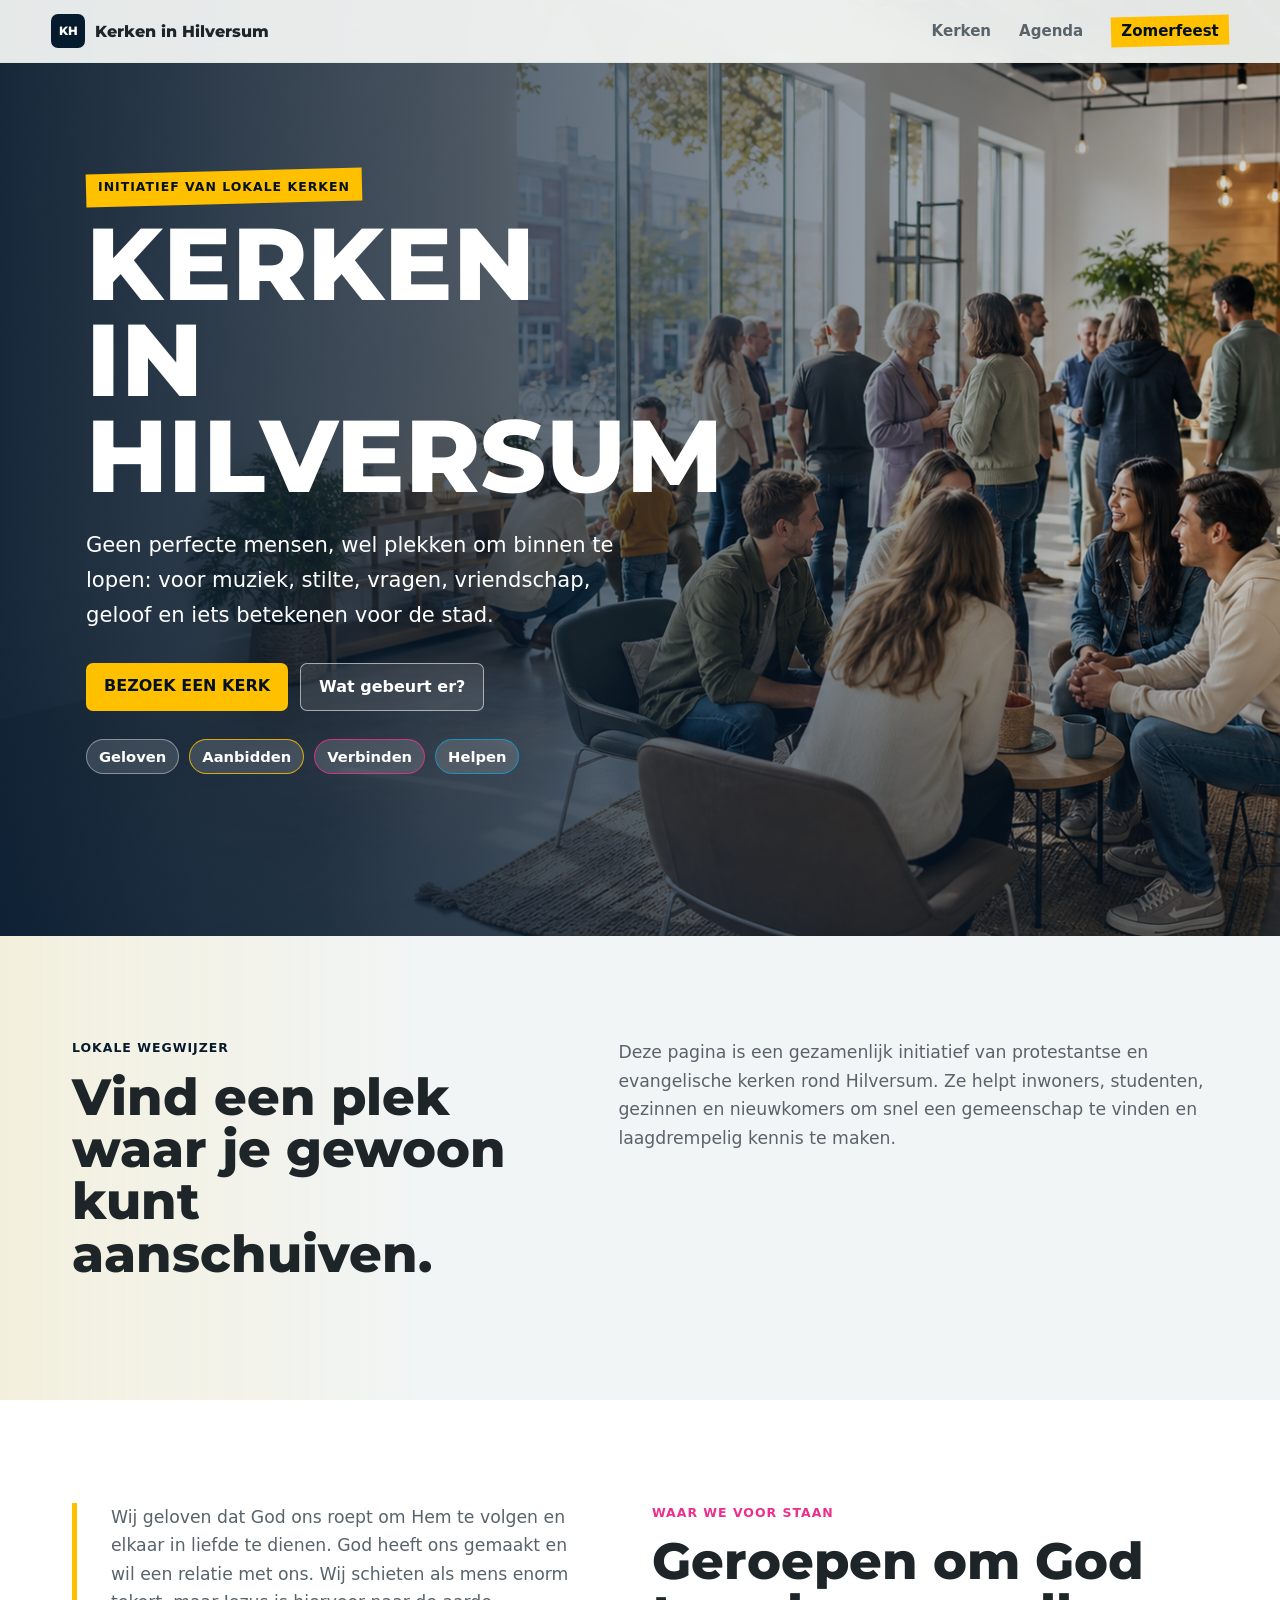
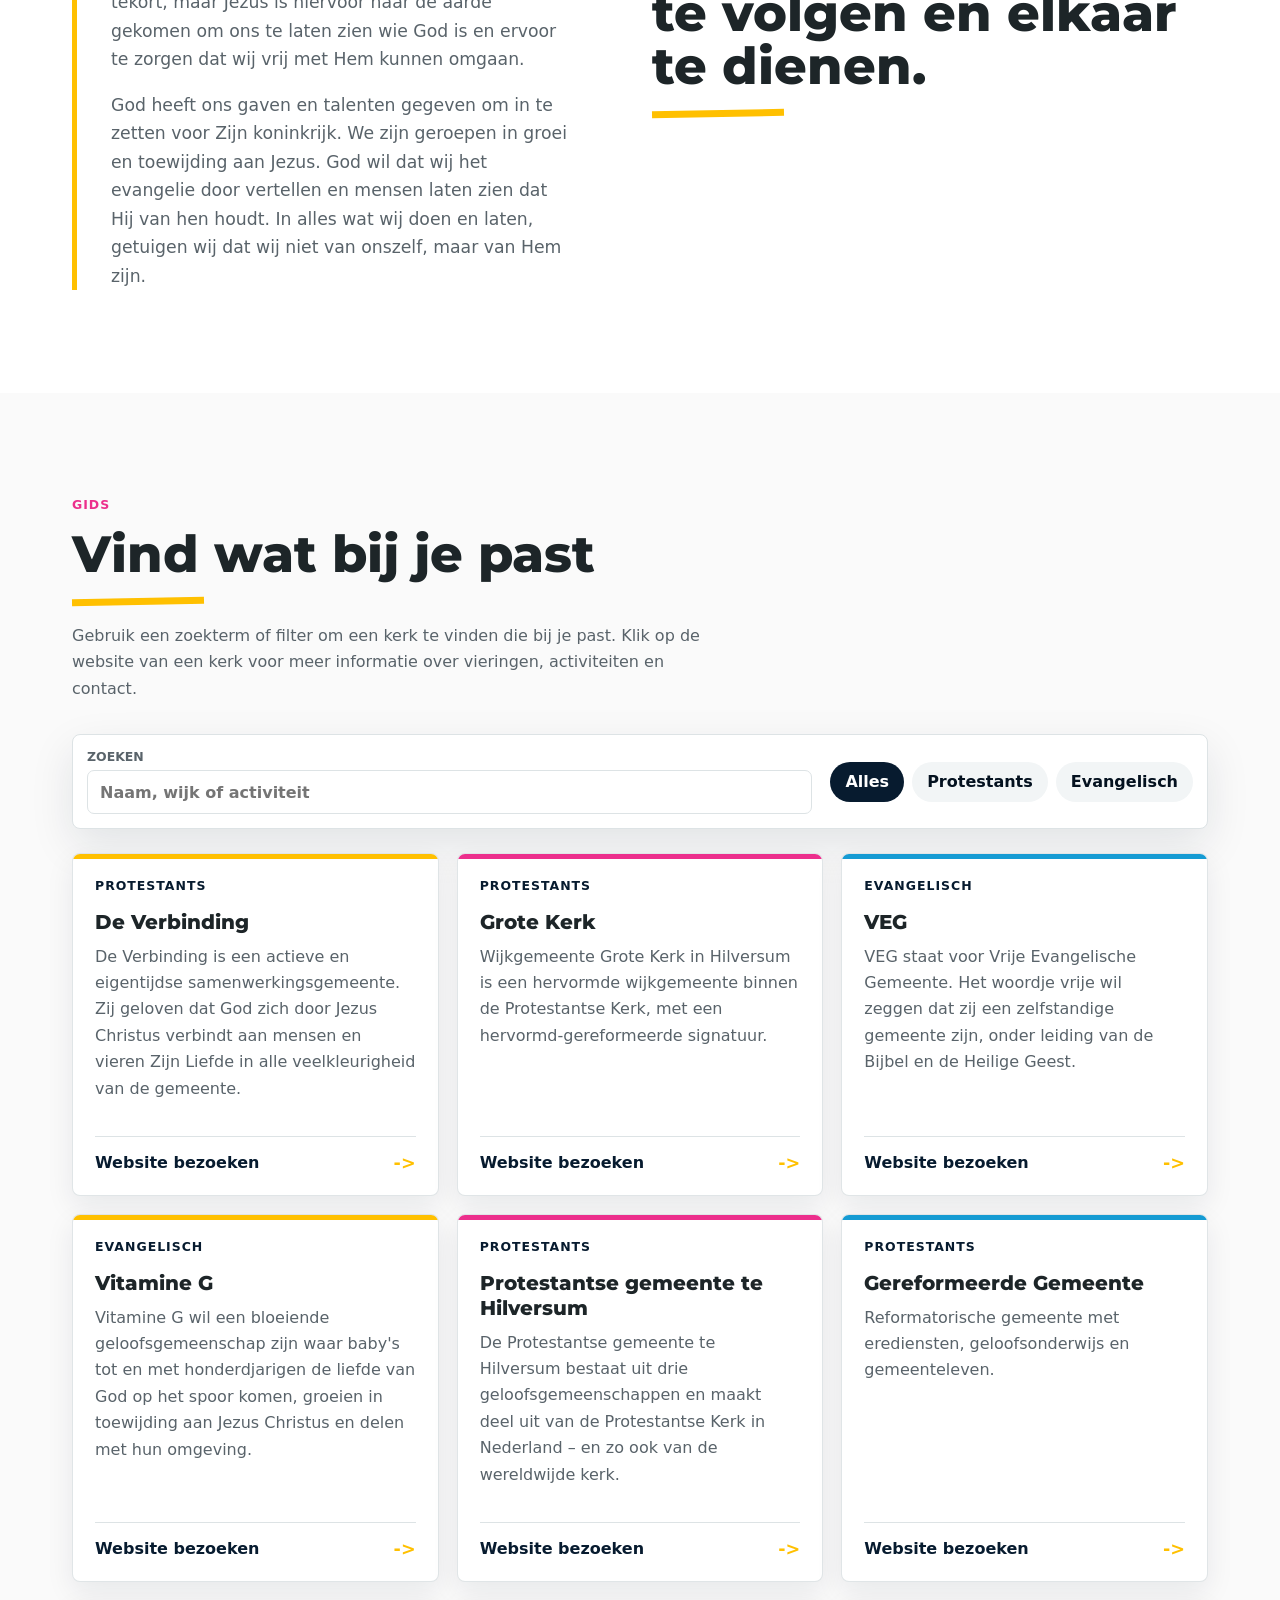
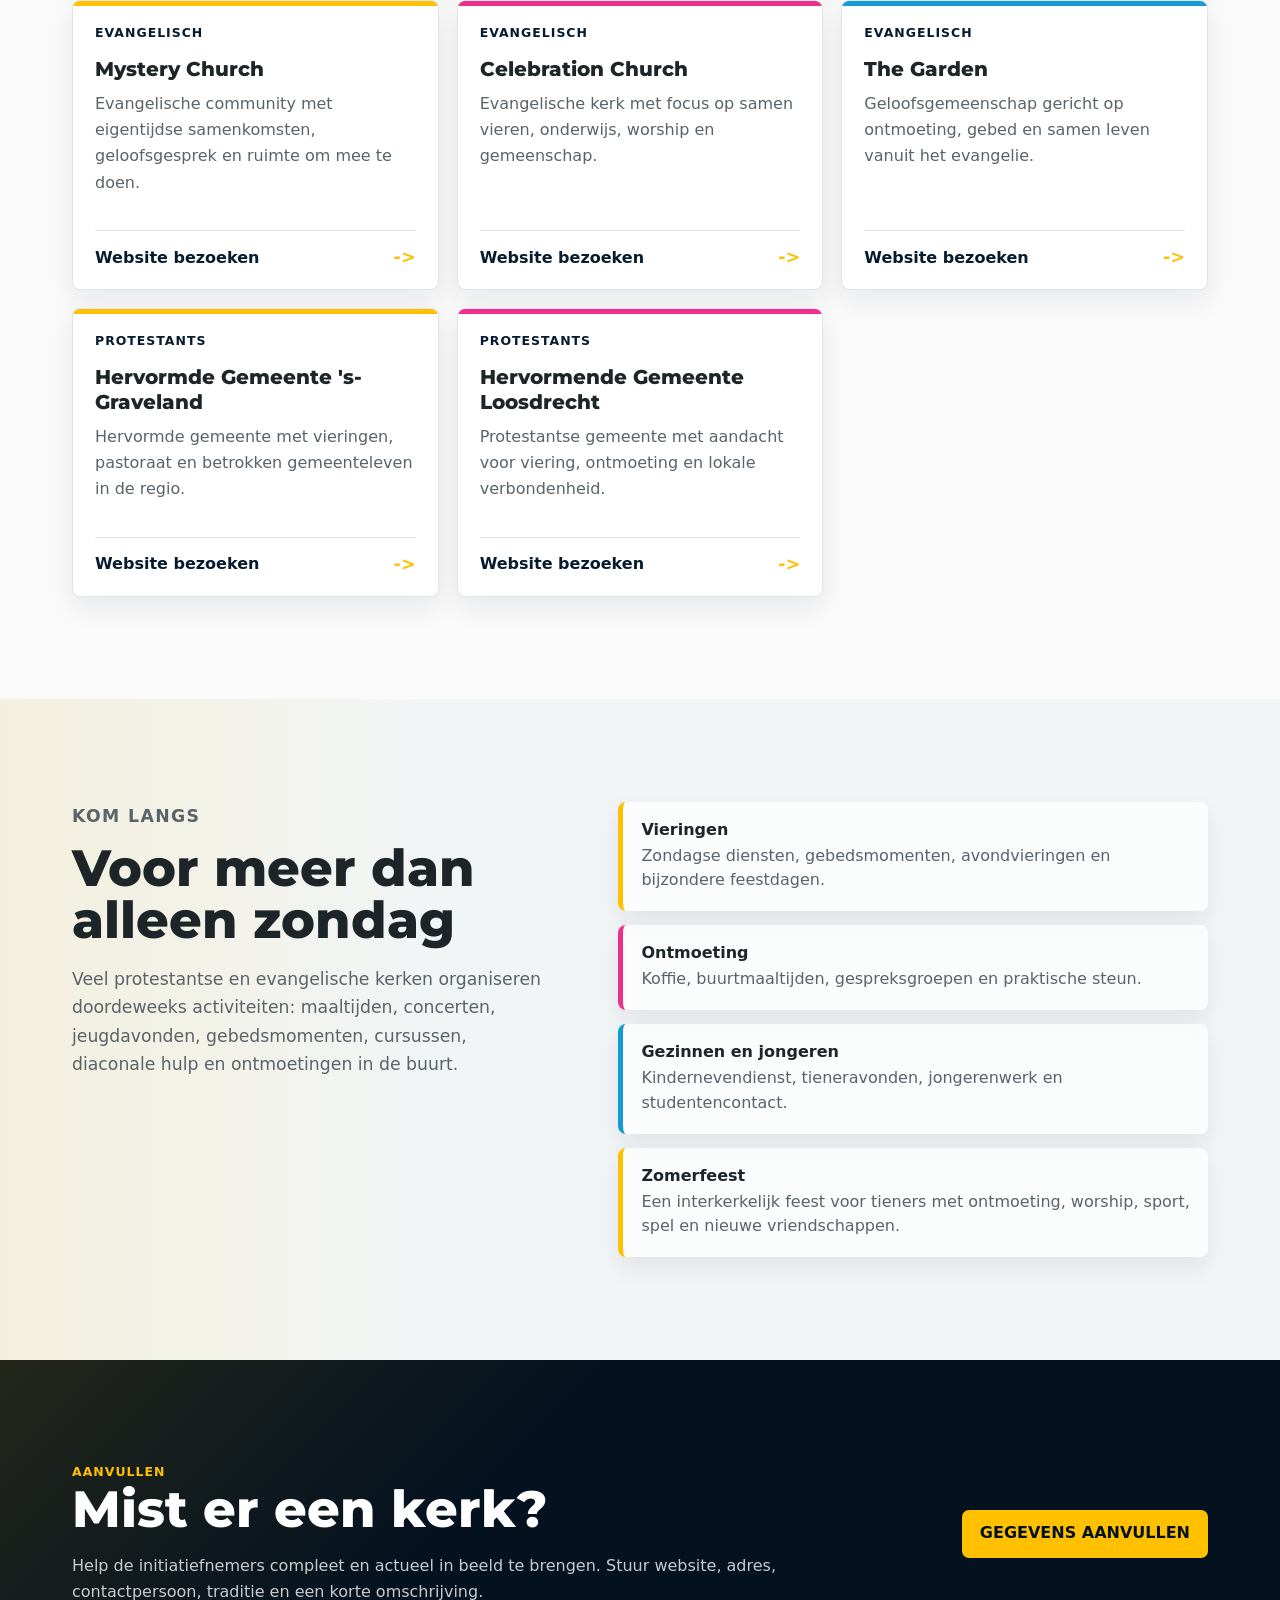
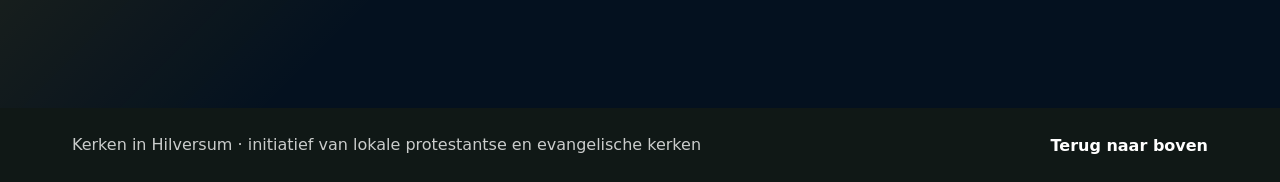
==== commit 67598df7: "mobile improvements" ====
--- a/index.html
+++ b/index.html
@@ -34,7 +34,7 @@
       rel="stylesheet"
     />
     <link rel="icon" href="assets/favicon.svg" type="image/svg+xml" />
-    <link rel="stylesheet" href="styles.css?v=20260617-17" />
+    <link rel="stylesheet" href="styles.css?v=20260617-31" />
   </head>
   <body>
     <header class="site-header" aria-label="Hoofdnavigatie">
@@ -391,46 +391,49 @@
 
       <section
         id="agenda"
-        class="band section split"
+        class="band section"
         aria-labelledby="agenda-title"
       >
-        <div>
-          <p class="section-kicker">Kom langs</p>
-          <h2 id="agenda-title">Voor meer dan alleen zondag</h2>
-          <p>
-            Veel protestantse en evangelische kerken organiseren doordeweeks
-            activiteiten: maaltijden, concerten, jeugdavonden, gebedsmomenten,
-            cursussen, diaconale hulp en ontmoetingen in de buurt.
-          </p>
-        </div>
-        <div class="feature-list">
+        <div class="split">
           <div>
-            <strong>Vieringen</strong>
-            <span
-              >Zondagse diensten, gebedsmomenten, avondvieringen en bijzondere
-              feestdagen.</span
-            >
-          </div>
-          <div>
-            <strong>Ontmoeting</strong>
-            <span
-              >Koffie, buurtmaaltijden, gespreksgroepen en praktische
-              steun.</span
-            >
-          </div>
-          <div>
-            <strong>Gezinnen en jongeren</strong>
-            <span
-              >Kindernevendienst, tieneravonden, jongerenwerk en
-              studentencontact.</span
-            >
-          </div>
-          <div>
-            <strong>Zomerfeest</strong>
-            <span
-              >Een interkerkelijk feest voor tieners met ontmoeting, worship,
-              sport, spel en nieuwe vriendschappen.</span
-            >
+            <p class="section-kicker">Kom langs</p>
+            <h2 id="agenda-title">Voor meer dan alleen zondag</h2>
+            <p>
+              Veel protestantse en evangelische kerken organiseren doordeweeks
+              activiteiten: maaltijden, concerten, jeugdavonden,
+              gebedsmomenten, cursussen, diaconale hulp en ontmoetingen in de
+              buurt.
+            </p>
+          </div>
+          <div class="feature-list">
+            <div>
+              <strong>Vieringen</strong>
+              <span
+                >Zondagse diensten, gebedsmomenten, avondvieringen en
+                bijzondere feestdagen.</span
+              >
+            </div>
+            <div>
+              <strong>Ontmoeting</strong>
+              <span
+                >Koffie, buurtmaaltijden, gespreksgroepen en praktische
+                steun.</span
+              >
+            </div>
+            <div>
+              <strong>Gezinnen en jongeren</strong>
+              <span
+                >Kindernevendienst, tieneravonden, jongerenwerk en
+                studentencontact.</span
+              >
+            </div>
+            <div>
+              <strong>Zomerfeest</strong>
+              <span
+                >Een interkerkelijk feest voor tieners met ontmoeting, worship,
+                sport, spel en nieuwe vriendschappen.</span
+              >
+            </div>
           </div>
         </div>
       </section>
@@ -462,6 +465,6 @@
       <a href="#top">Terug naar boven</a>
     </footer>
 
-    <script src="script.js?v=20260617-17"></script>
+    <script src="script.js?v=20260617-31"></script>
   </body>
 </html>
--- a/styles.css
+++ b/styles.css
@@ -20,6 +20,7 @@
 }
 
 html {
+  scroll-padding-top: 58px;
   scroll-behavior: smooth;
 }
 
@@ -748,7 +749,25 @@
   font-size: clamp(3rem, 9vw, 7.5rem);
   font-weight: 800;
   line-height: 0.88;
-  margin-bottom: 22px;
+  margin-bottom: 10px;
+}
+
+.event-date {
+  color: var(--white);
+  font-family: Montserrat, Inter, ui-sans-serif, system-ui, sans-serif;
+  font-size: clamp(1.35rem, 3vw, 2.4rem);
+  font-weight: 800;
+  line-height: 1;
+  margin-bottom: 10px;
+  text-transform: uppercase;
+}
+
+.event-location {
+  color: rgba(255, 255, 255, 0.88);
+  font-size: clamp(1rem, 1.8vw, 1.22rem);
+  font-weight: 800;
+  line-height: 1.3;
+  margin-bottom: 24px;
 }
 
 .event-tags span:first-child {
@@ -848,6 +867,10 @@
   align-items: start;
 }
 
+.event-org-panel .volunteer-action {
+  margin-top: clamp(24px, 4vw, 42px);
+}
+
 .event-organization .section-kicker {
   color: var(--accent);
 }
@@ -892,6 +915,20 @@
 .event-signup-grid > div p {
   color: var(--muted);
   font-size: 1.08rem;
+}
+
+.event-signup-grid .signup-meta {
+  color: var(--green);
+  font-family: Montserrat, Inter, ui-sans-serif, system-ui, sans-serif;
+  font-size: 1.02rem;
+  font-weight: 800;
+  line-height: 1.35;
+  margin-bottom: 14px;
+}
+
+.signup-panel {
+  display: grid;
+  gap: 0;
 }
 
 .signup-form {
@@ -929,12 +966,17 @@
 }
 
 .signup-form input {
+  appearance: none;
+  -webkit-appearance: none;
   border: 1px solid var(--line);
   border-radius: 7px;
   color: var(--ink);
   font: inherit;
+  font-size: 1rem;
+  line-height: 1.2;
   min-height: 42px;
   padding: 9px 12px;
+  width: 100%;
 }
 
 .signup-form input:focus {
@@ -946,19 +988,33 @@
 .signup-form fieldset {
   border: 1px solid var(--line);
   border-radius: 8px;
+  display: flex;
+  flex-wrap: wrap;
+  gap: 12px 18px;
   margin: 0;
   padding: 12px 14px;
+}
+
+.signup-form legend {
+  float: left;
+  margin-bottom: 10px;
+  width: 100%;
 }
 
 .signup-form fieldset label {
   align-items: center;
   display: flex;
   gap: 10px;
+  width: auto;
 }
 
 .signup-form input[type="radio"] {
+  appearance: auto;
+  -webkit-appearance: radio;
   accent-color: var(--pink);
+  flex: 0 0 auto;
   min-height: auto;
+  width: auto;
 }
 
 .signup-form .button {
@@ -992,6 +1048,10 @@
 }
 
 @media (max-width: 900px) {
+  html {
+    scroll-padding-top: 100px;
+  }
+
   .site-header {
     align-items: flex-start;
     flex-direction: column;
@@ -1017,6 +1077,10 @@
     grid-template-columns: repeat(2, minmax(0, 1fr));
   }
 
+  .event-signup-grid {
+    gap: 34px;
+  }
+
   .cta {
     align-items: flex-start;
     flex-direction: column;
@@ -1024,9 +1088,36 @@
 }
 
 @media (max-width: 640px) {
+  .site-header {
+    padding: 12px 16px;
+  }
+
+  .brand {
+    max-width: 100%;
+  }
+
+  .brand > span:last-child {
+    overflow: hidden;
+    text-overflow: ellipsis;
+    white-space: nowrap;
+  }
+
   .nav-links {
-    width: 100%;
-    justify-content: space-between;
+    gap: 14px;
+    justify-content: flex-start;
+    margin-inline: -16px;
+    overflow-x: auto;
+    padding: 2px 16px 5px;
+    scrollbar-width: none;
+    width: calc(100% + 32px);
+  }
+
+  .nav-links::-webkit-scrollbar {
+    display: none;
+  }
+
+  .nav-links a {
+    flex: 0 0 auto;
   }
 
   .hero {
@@ -1034,16 +1125,122 @@
   }
 
   .event-hero {
-    min-height: 94vh;
-  }
-
-  .hero-content,
+    min-height: 88vh;
+  }
+
+  .hero-content {
+    padding-bottom: 88px;
+  }
+
   .event-hero-content {
-    padding-bottom: 88px;
+    padding: 148px 18px 60px;
+  }
+
+  .event-hero-image {
+    object-position: 58% top;
+  }
+
+  .event-hero-shade {
+    background:
+      linear-gradient(90deg, rgba(7, 27, 47, 0.84), rgba(7, 27, 47, 0.56) 62%, rgba(7, 27, 47, 0.2)),
+      linear-gradient(0deg, rgba(7, 27, 47, 0.56), rgba(7, 27, 47, 0.08) 52%);
   }
 
   h1 {
     font-size: clamp(2.65rem, 16vw, 4rem);
+  }
+
+  #hero-title {
+    font-size: clamp(2.35rem, 13vw, 3.4rem);
+    max-width: 100%;
+    overflow-wrap: anywhere;
+  }
+
+  .event-hero h1 {
+    font-size: clamp(2.35rem, 12vw, 3.2rem);
+    max-width: 100%;
+  }
+
+  h2 {
+    font-size: clamp(1.85rem, 11vw, 3rem);
+  }
+
+  .event-year {
+    font-size: clamp(3.3rem, 18vw, 5rem);
+    margin-bottom: 8px;
+  }
+
+  .event-date {
+    font-size: clamp(1.15rem, 7vw, 1.75rem);
+    margin-bottom: 8px;
+  }
+
+  .event-location {
+    font-size: 0.98rem;
+    margin-bottom: 18px;
+  }
+
+  .hero-copy {
+    font-size: 1rem;
+  }
+
+  .hero-actions {
+    gap: 10px;
+    margin-top: 22px;
+  }
+
+  .hero-tags {
+    gap: 8px;
+    margin-top: 22px;
+  }
+
+  .hero-tags span {
+    font-size: 0.84rem;
+    padding: 7px 10px;
+  }
+
+  .section,
+  .band {
+    padding: 56px 18px;
+  }
+
+  .event-copy,
+  .belief-text {
+    border-left-width: 4px;
+    font-size: 1rem;
+    padding-left: 16px;
+  }
+
+  .goal-grid article {
+    min-height: auto;
+    padding: 20px;
+  }
+
+  .event-signup-grid {
+    grid-template-columns: minmax(0, 1fr);
+  }
+
+  .signup-form {
+    gap: 12px;
+    padding: 22px 16px 18px;
+  }
+
+  .signup-form input {
+    min-width: 0;
+    width: 100%;
+  }
+
+  .signup-form fieldset {
+    gap: 10px 18px;
+    padding: 12px;
+  }
+
+  .signup-form fieldset label {
+    min-height: 34px;
+  }
+
+  .event-org-panel .volunteer-action {
+    margin-top: 22px;
   }
 
   .button {
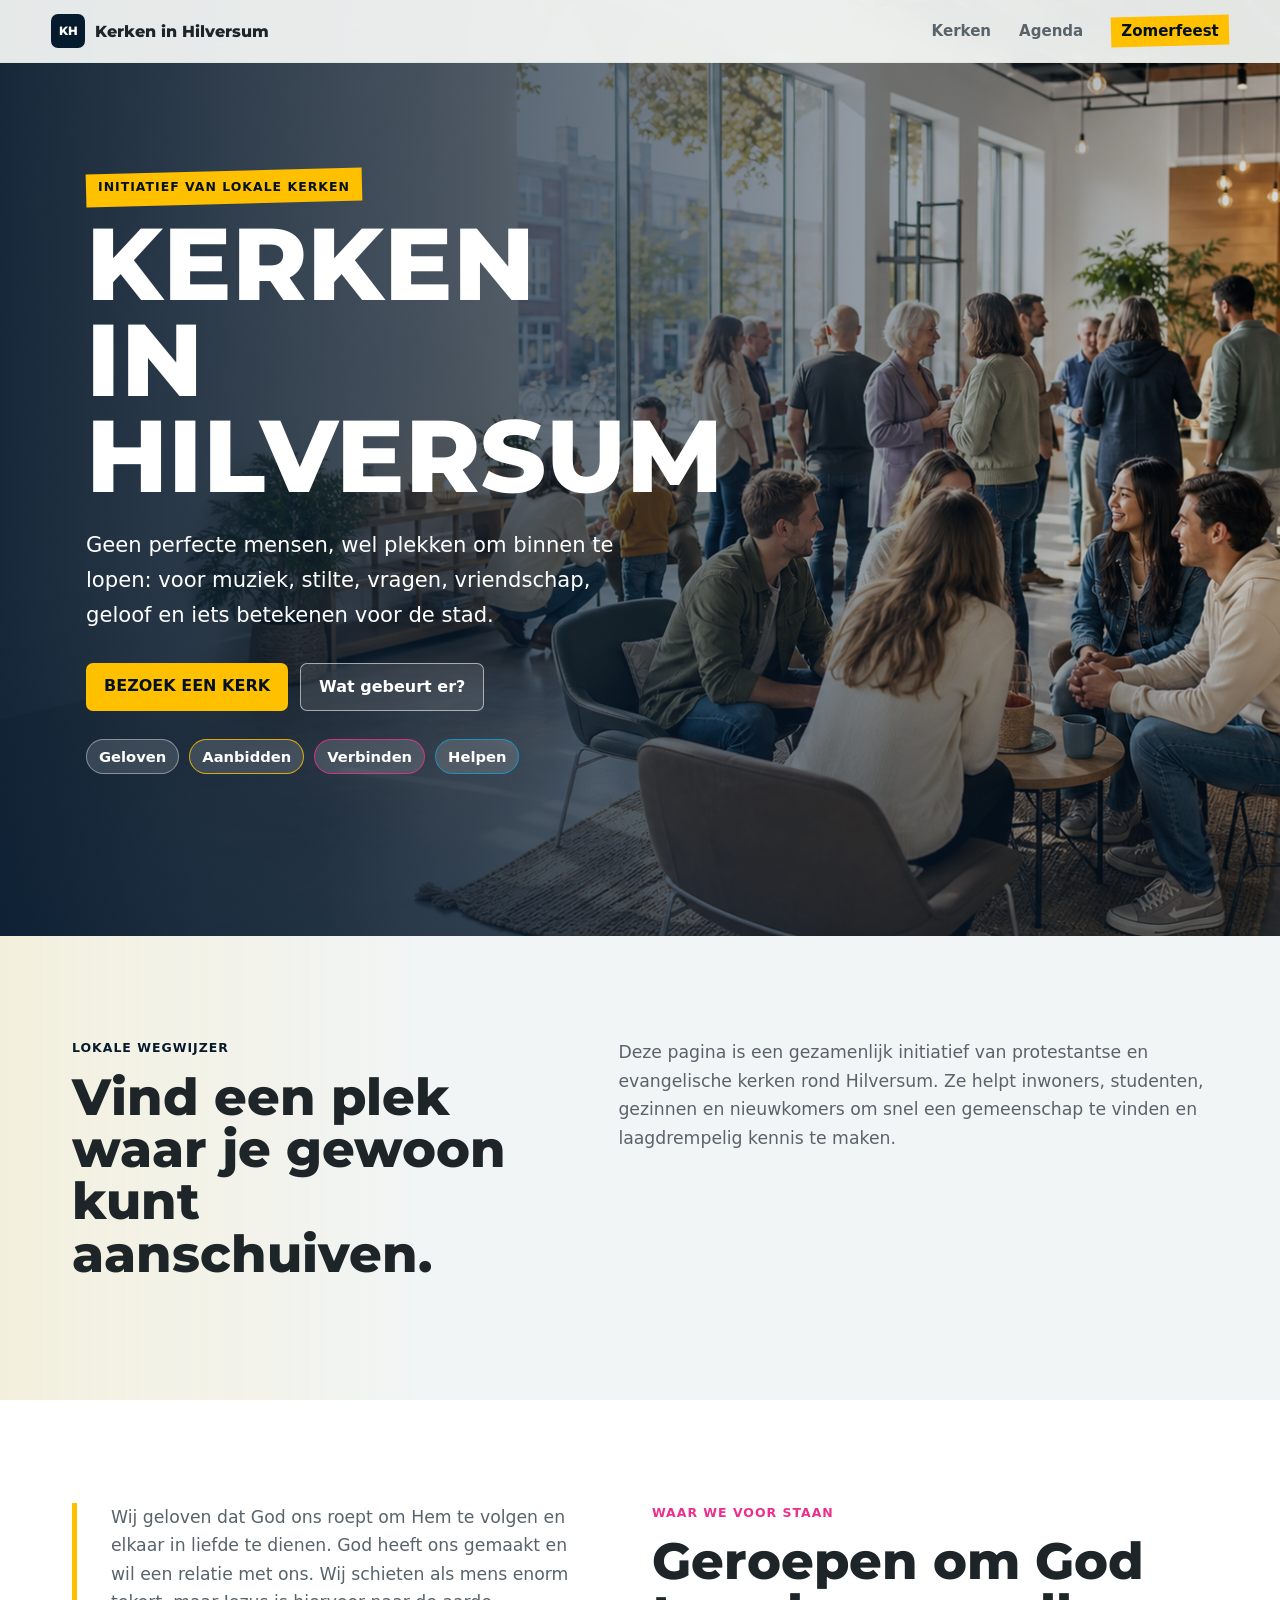
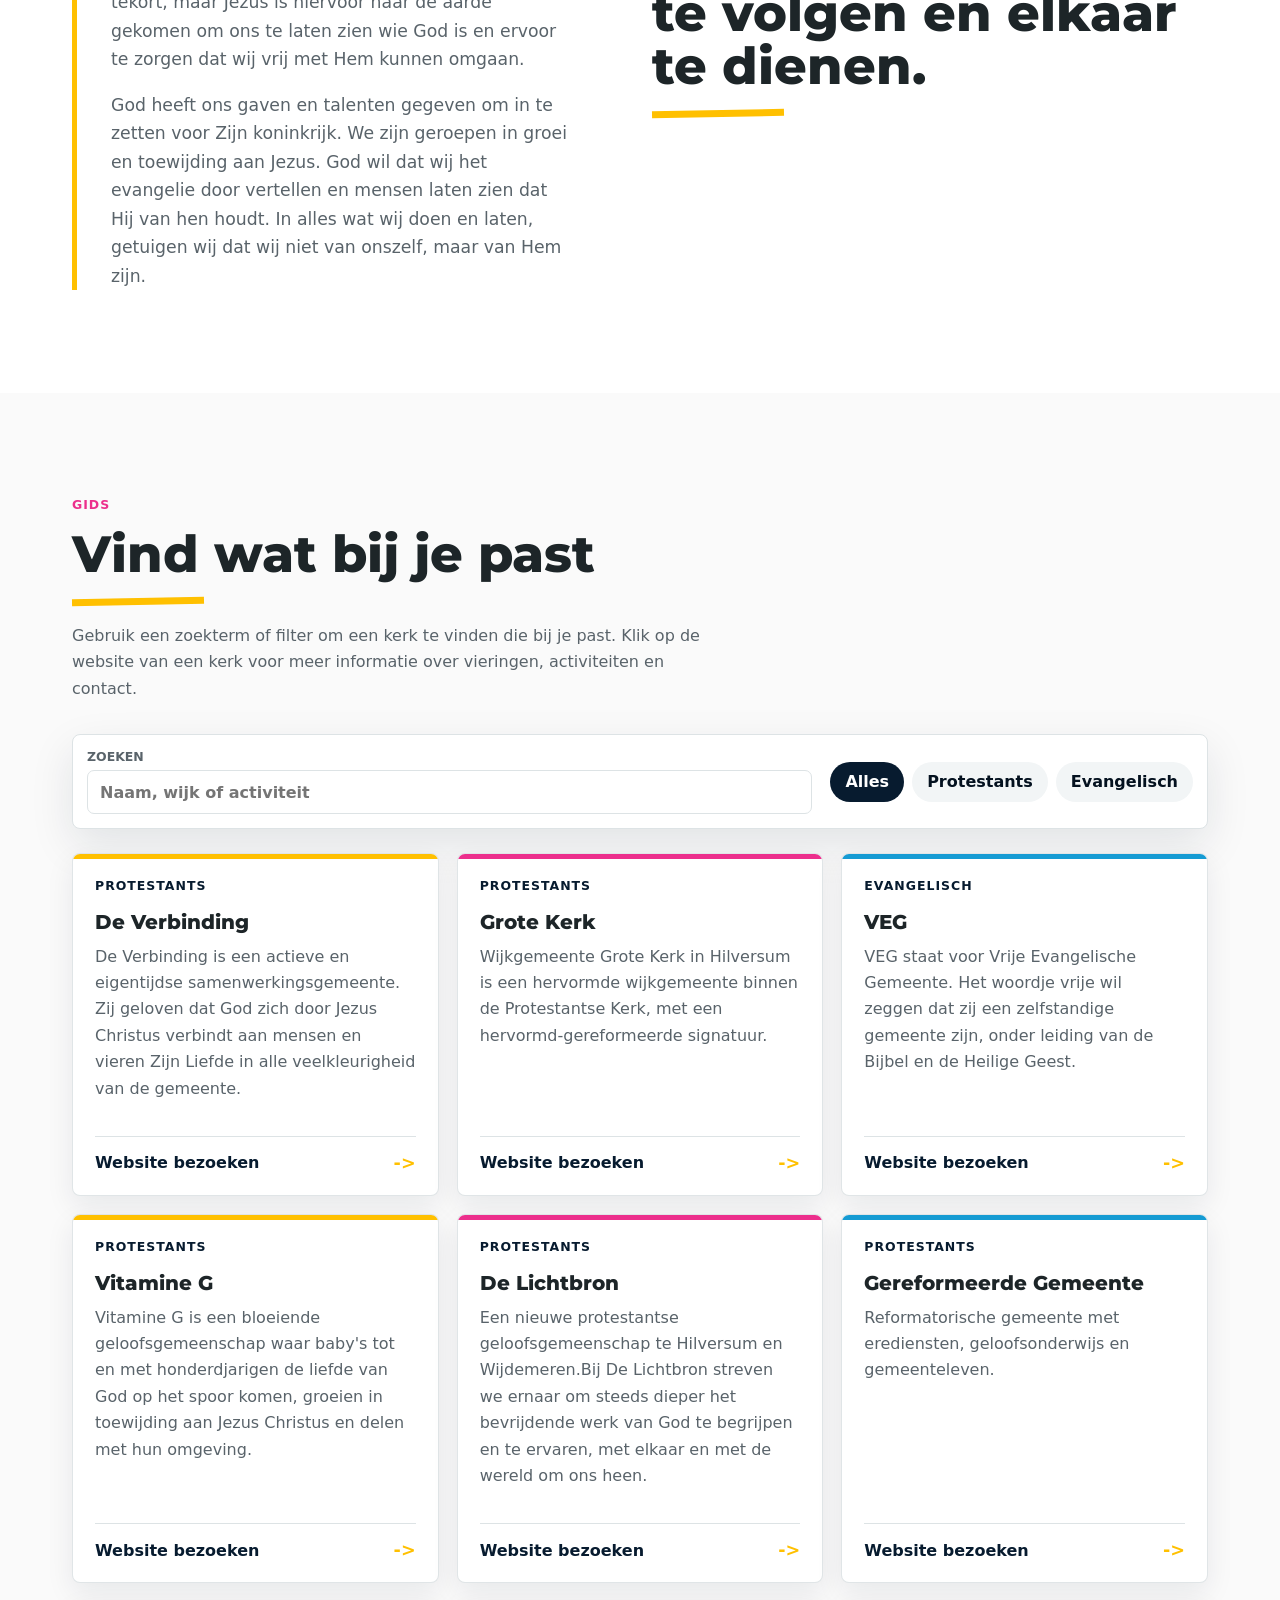
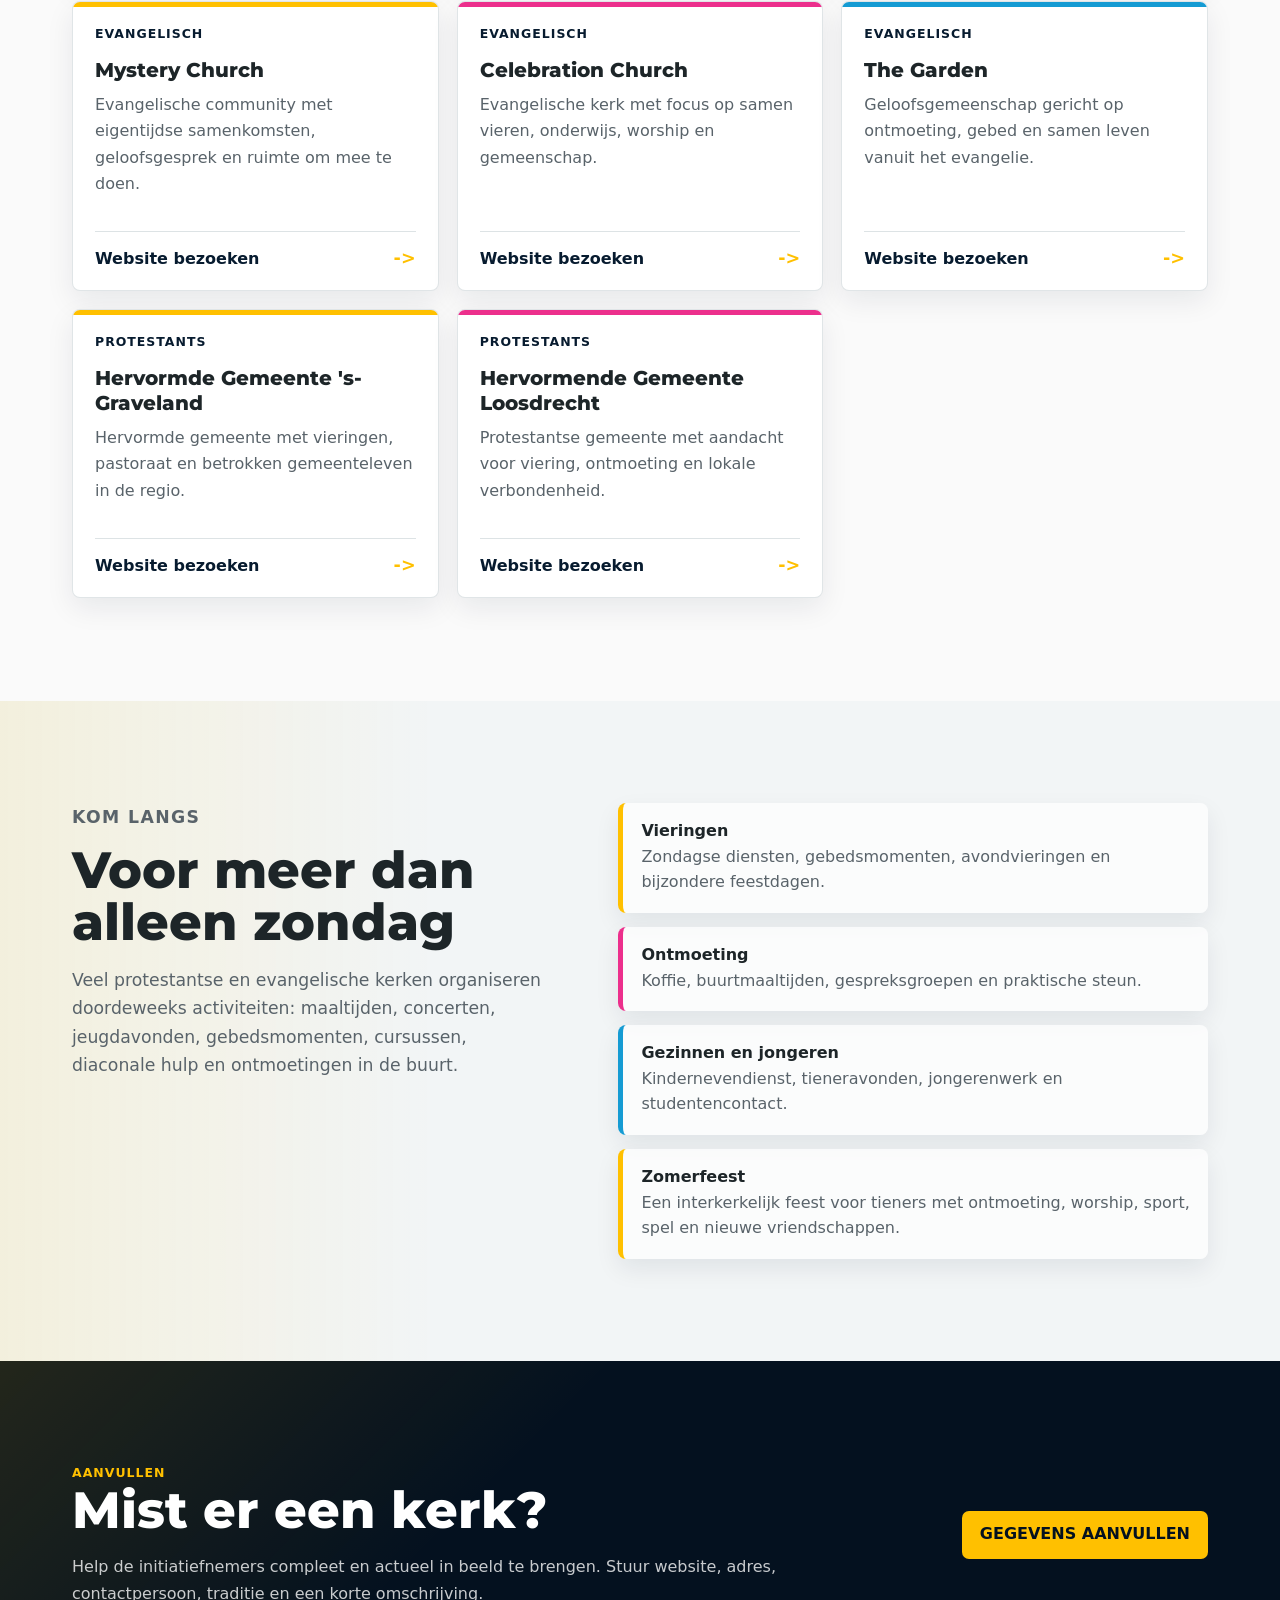
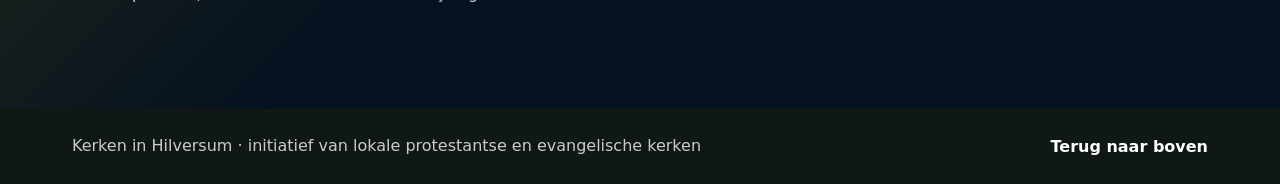
==== commit f46ae46a: "De Lichtbron toegevoegd" ====
--- a/index.html
+++ b/index.html
@@ -22,11 +22,7 @@
 
       gtag("config", "G-61B3J6M6DD");
     </script>
-    <link
-      rel="preload"
-      as="image"
-      href="assets/hero.png"
-    />
+    <link rel="preload" as="image" href="assets/hero.png" />
     <link rel="preconnect" href="https://fonts.googleapis.com" />
     <link rel="preconnect" href="https://fonts.gstatic.com" crossorigin />
     <link
@@ -34,7 +30,7 @@
       rel="stylesheet"
     />
     <link rel="icon" href="assets/favicon.svg" type="image/svg+xml" />
-    <link rel="stylesheet" href="styles.css?v=20260617-31" />
+    <link rel="stylesheet" href="styles.css?v=20260626-2" />
   </head>
   <body>
     <header class="site-header" aria-label="Hoofdnavigatie">
@@ -243,15 +239,15 @@
 
           <article
             class="church-card"
-            data-category="evangelisch"
-            data-search="vitamine g hilversum evangelisch initiatiefnemer eigentijds jongeren gemeenschap"
-          >
-            <div>
-              <p class="card-label">Evangelisch</p>
+            data-category="protestants"
+            data-search="vitamine g hilversum protestants initiatiefnemer eigentijds jongeren gemeenschap"
+          >
+            <div>
+              <p class="card-label">Protestants</p>
               <h3>Vitamine G</h3>
               <p>
-                Vitamine G wil een bloeiende geloofsgemeenschap zijn waar baby's
-                tot en met honderdjarigen de liefde van God op het spoor komen,
+                Vitamine G is een bloeiende geloofsgemeenschap waar baby's tot
+                en met honderdjarigen de liefde van God op het spoor komen,
                 groeien in toewijding aan Jezus Christus en delen met hun
                 omgeving.
               </p>
@@ -271,17 +267,15 @@
           >
             <div>
               <p class="card-label">Protestants</p>
-              <h3>Protestantse gemeente te Hilversum</h3>
-              <p>
-                De Protestantse gemeente te Hilversum bestaat uit drie
-                geloofsgemeenschappen en maakt deel uit van de Protestantse Kerk
-                in Nederland – en zo ook van de wereldwijde kerk.
-              </p>
-            </div>
-            <a
-              href="https://www.pknhilversum.nl/"
-              target="_blank"
-              rel="noreferrer"
+              <h3>De Lichtbron</h3>
+              <p>
+                Een nieuwe protestantse geloofsgemeenschap te Hilversum en
+                Wijdemeren.Bij De Lichtbron streven we ernaar om steeds dieper
+                het bevrijdende werk van God te begrijpen en te ervaren, met
+                elkaar en met de wereld om ons heen.
+              </p>
+            </div>
+            <a href="https://delichtbron.nl/" target="_blank" rel="noreferrer"
               >Website bezoeken</a
             >
           </article>
@@ -389,28 +383,23 @@
         </p>
       </section>
 
-      <section
-        id="agenda"
-        class="band section"
-        aria-labelledby="agenda-title"
-      >
+      <section id="agenda" class="band section" aria-labelledby="agenda-title">
         <div class="split">
           <div>
             <p class="section-kicker">Kom langs</p>
             <h2 id="agenda-title">Voor meer dan alleen zondag</h2>
             <p>
               Veel protestantse en evangelische kerken organiseren doordeweeks
-              activiteiten: maaltijden, concerten, jeugdavonden,
-              gebedsmomenten, cursussen, diaconale hulp en ontmoetingen in de
-              buurt.
+              activiteiten: maaltijden, concerten, jeugdavonden, gebedsmomenten,
+              cursussen, diaconale hulp en ontmoetingen in de buurt.
             </p>
           </div>
           <div class="feature-list">
             <div>
               <strong>Vieringen</strong>
               <span
-                >Zondagse diensten, gebedsmomenten, avondvieringen en
-                bijzondere feestdagen.</span
+                >Zondagse diensten, gebedsmomenten, avondvieringen en bijzondere
+                feestdagen.</span
               >
             </div>
             <div>
@@ -465,6 +454,6 @@
       <a href="#top">Terug naar boven</a>
     </footer>
 
-    <script src="script.js?v=20260617-31"></script>
+    <script src="script.js?v=20260626-2"></script>
   </body>
 </html>
--- a/styles.css
+++ b/styles.css
@@ -1024,6 +1024,58 @@
   margin-top: 4px;
 }
 
+.signup-form .button:disabled {
+  background: #e6eaee;
+  color: #68727d;
+  cursor: wait;
+  box-shadow: none;
+  opacity: 1;
+  transform: none;
+}
+
+.bot-check {
+  block-size: 1px;
+  clip-path: inset(50%);
+  inline-size: 1px;
+  opacity: 0;
+  overflow: hidden;
+  position: absolute;
+  white-space: nowrap;
+}
+
+.form-status {
+  border-radius: 7px;
+  font-size: 0.94rem;
+  font-weight: 750;
+  line-height: 1.45;
+  margin: 0;
+  min-height: 0;
+  padding: 0;
+}
+
+.form-status:not(:empty) {
+  border: 1px solid var(--line);
+  padding: 10px 12px;
+}
+
+.form-status[data-status="pending"] {
+  background: rgba(21, 155, 211, 0.1);
+  border-color: rgba(21, 155, 211, 0.34);
+  color: #07506e;
+}
+
+.form-status[data-status="success"] {
+  background: rgba(19, 122, 87, 0.1);
+  border-color: rgba(19, 122, 87, 0.3);
+  color: #0d5f43;
+}
+
+.form-status[data-status="error"] {
+  background: rgba(191, 47, 47, 0.09);
+  border-color: rgba(191, 47, 47, 0.28);
+  color: #8d2020;
+}
+
 .form-note {
   color: var(--muted);
   font-size: 0.92rem;
